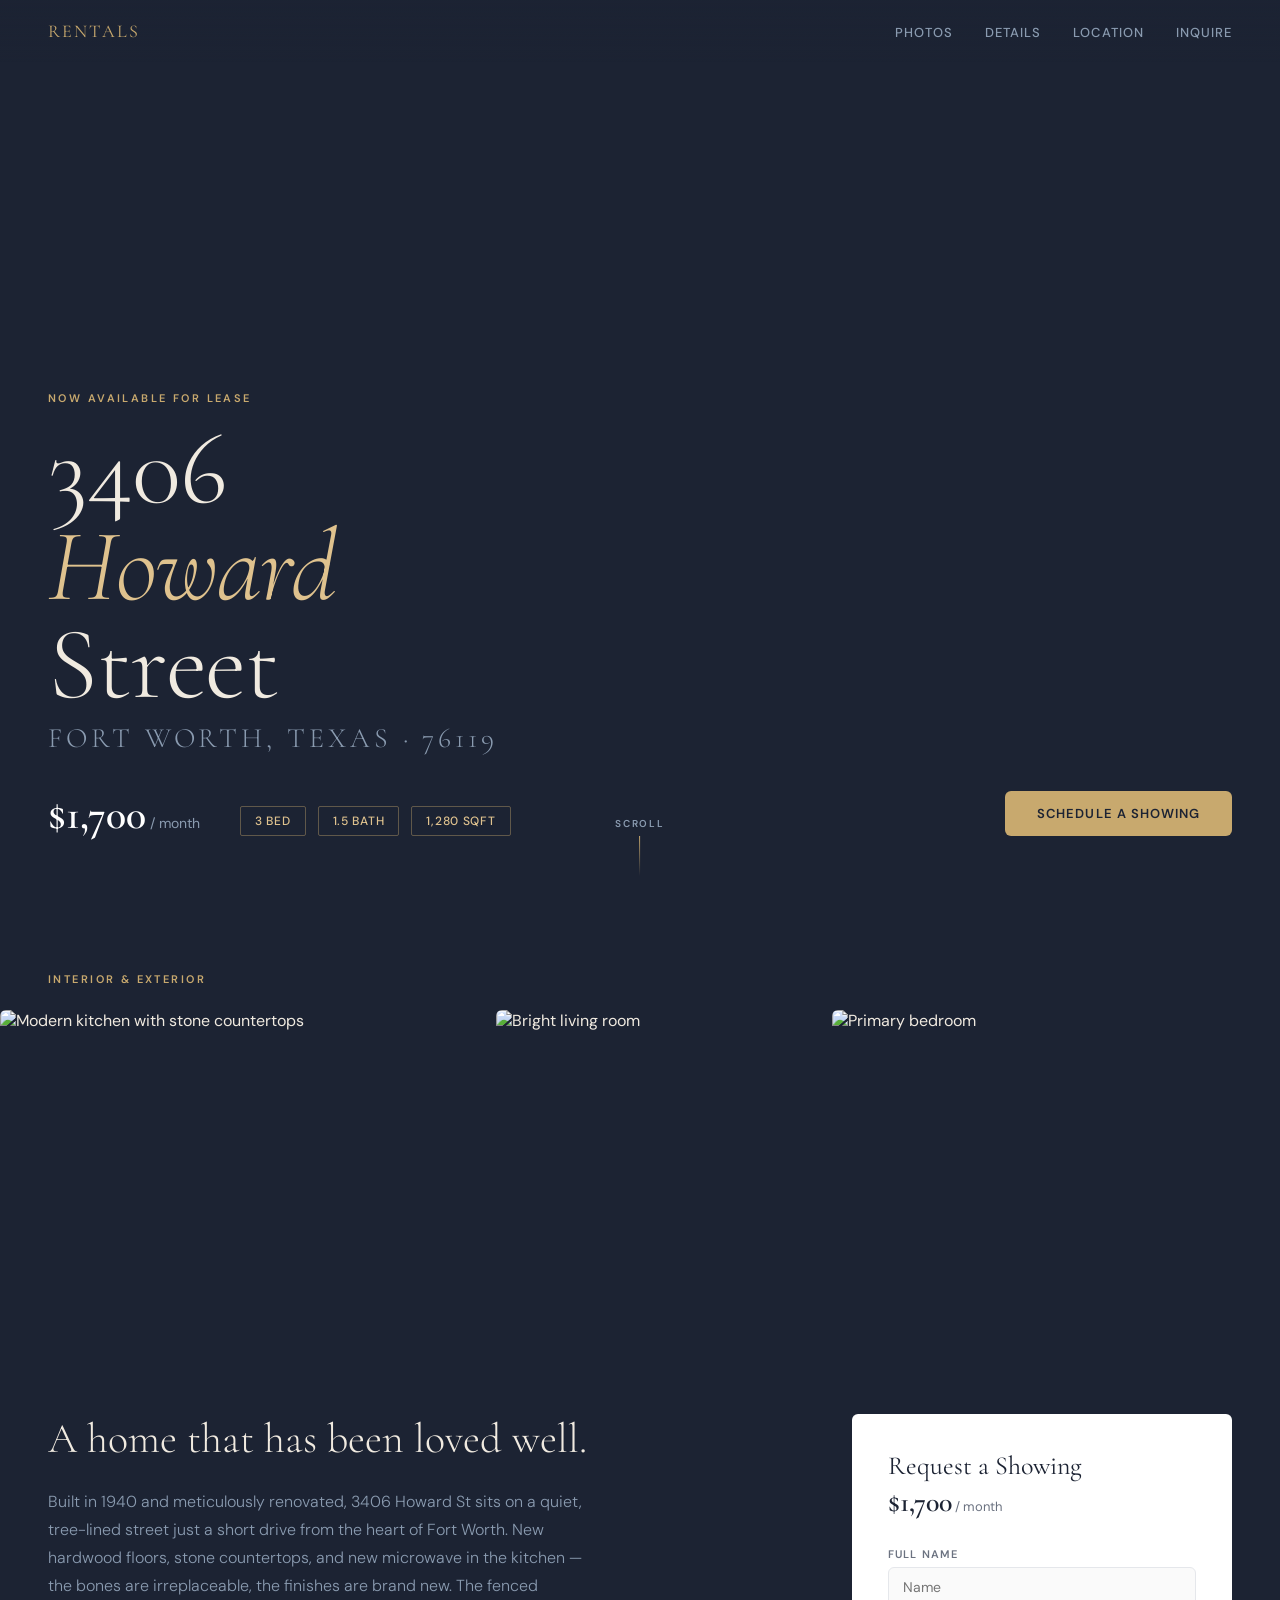
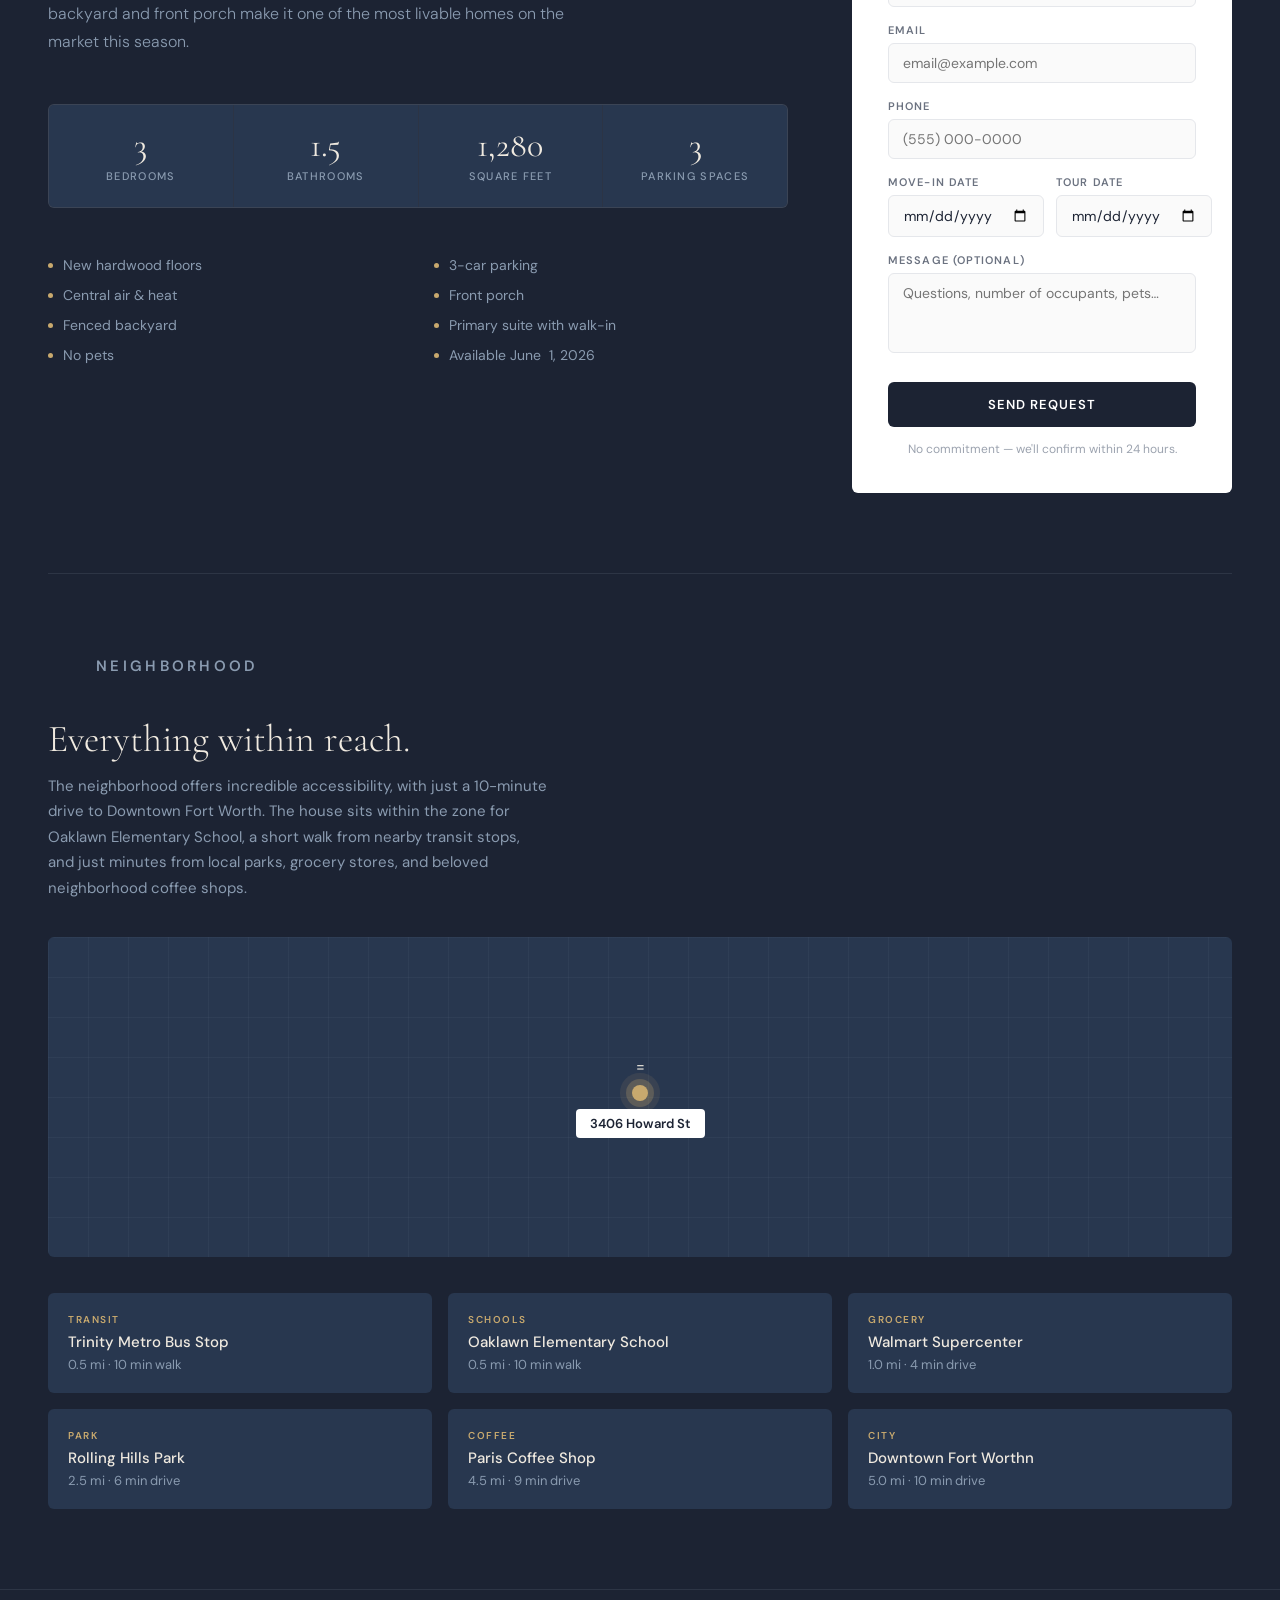
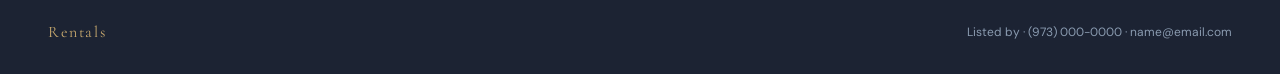
==== rentals/index.html @ fd4f0836 "Rename rentals.html to rentals/index.html" ====
<!DOCTYPE html>
<html lang="en">
<head>
  <meta charset="UTF-8" />
  <meta name="viewport" content="width=device-width, initial-scale=1.0" />
  <title>3406 Howard St - For Rent</title>
  <link rel="preconnect" href="https://fonts.googleapis.com" />
  <link rel="preconnect" href="https://fonts.gstatic.com" crossorigin />
  <link href="https://fonts.googleapis.com/css2?family=Cormorant+Garamond:ital,wght@0,300;0,400;0,600;1,300;1,400&family=DM+Sans:wght@300;400;500;600&display=swap" rel="stylesheet" />
  <style>
    *, *::before, *::after { box-sizing: border-box; margin: 0; padding: 0; }

    :root {
      --slate:   #1C2333;
      --slate-mid: #28374F;
      --fog:     #8A9BB0;
      --linen:   #F0EAE0;
      --brass:   #C8A96E;
      --brass-light: #DFC28E;
      --white:   #FFFFFF;
      --card-bg: #FFFFFF;
      --radius:  6px;
    }

    html { scroll-behavior: smooth; }

    body {
      font-family: 'DM Sans', sans-serif;
      background: var(--slate);
      color: var(--linen);
      min-height: 100vh;
    }

    /* ─── NAV ─────────────────────────────────────── */
    nav {
      position: fixed;
      top: 0; left: 0; right: 0;
      z-index: 100;
      display: flex;
      align-items: center;
      justify-content: space-between;
      padding: 20px 48px;
      background: linear-gradient(to bottom, rgba(28,35,51,0.98) 0%, rgba(28,35,51,0) 100%);
    }
    .nav-brand {
      font-family: 'Cormorant Garamond', serif;
      font-size: 18px;
      font-weight: 400;
      letter-spacing: 0.12em;
      color: var(--brass);
      text-transform: uppercase;
    }
    .nav-links {
      display: flex;
      gap: 32px;
      list-style: none;
    }
    .nav-links a {
      font-size: 13px;
      font-weight: 500;
      letter-spacing: 0.08em;
      color: var(--fog);
      text-decoration: none;
      text-transform: uppercase;
      transition: color 0.2s;
    }
    .nav-links a:hover { color: var(--linen); }

    /* ─── HERO ────────────────────────────────────── */
    .hero {
      position: relative;
      height: 100vh;
      min-height: 600px;
      display: flex;
      flex-direction: column;
      justify-content: flex-end;
      overflow: hidden;
    }

    .hero-bg {
      position: absolute;
      inset: 0;
      background:
        linear-gradient(to top, rgba(28,35,51,1) 0%, rgba(28,35,51,0.55) 50%, rgba(28,35,51,0.3) 100%),
        url('images/20260607-191342.jpg') center/cover no-repeat;
    }

    .hero-content {
      position: relative;
      z-index: 2;
      padding: 0 48px 64px;
    }
    .hero-eyebrow {
      font-size: 11px;
      font-weight: 600;
      letter-spacing: 0.22em;
      color: var(--brass);
      text-transform: uppercase;
      margin-bottom: 16px;
    }
    .hero-address {
      font-family: 'Cormorant Garamond', serif;
      font-size: clamp(52px, 8vw, 110px);
      font-weight: 300;
      line-height: 0.95;
      letter-spacing: -0.01em;
      color: var(--linen);
      margin-bottom: 8px;
    }
    .hero-address em {
      font-style: italic;
      color: var(--brass-light);
    }
    .hero-city {
      font-family: 'Cormorant Garamond', serif;
      font-size: clamp(18px, 2.5vw, 28px);
      font-weight: 300;
      letter-spacing: 0.14em;
      color: var(--fog);
      text-transform: uppercase;
      margin-bottom: 36px;
    }
    .hero-meta {
      display: flex;
      gap: 40px;
      align-items: flex-end;
    }
    .hero-price {
      font-family: 'Cormorant Garamond', serif;
      font-size: 42px;
      font-weight: 600;
      color: var(--white);
      line-height: 1;
    }
    .hero-price span {
      font-family: 'DM Sans', sans-serif;
      font-size: 14px;
      font-weight: 400;
      color: var(--fog);
      margin-left: 4px;
    }
    .hero-badges {
      display: flex;
      gap: 12px;
    }
    .badge {
      padding: 6px 14px;
      border: 1px solid rgba(200,169,110,0.4);
      border-radius: 2px;
      font-size: 12px;
      font-weight: 500;
      letter-spacing: 0.06em;
      color: var(--brass-light);
      text-transform: uppercase;
    }
    .hero-cta {
      margin-left: auto;
    }
    .btn-primary {
      display: inline-block;
      padding: 14px 32px;
      background: var(--brass);
      color: var(--slate);
      font-size: 13px;
      font-weight: 600;
      letter-spacing: 0.08em;
      text-transform: uppercase;
      text-decoration: none;
      border: none;
      border-radius: var(--radius);
      cursor: pointer;
      transition: background 0.2s, transform 0.15s;
    }
    .btn-primary:hover {
      background: var(--brass-light);
      transform: translateY(-1px);
    }

    /* ─── GALLERY ─────────────────────────────────── */
    .gallery-section {
      padding: 72px 0 0;
    }
    .section-label {
      font-size: 11px;
      font-weight: 600;
      letter-spacing: 0.22em;
      color: var(--brass);
      text-transform: uppercase;
      padding: 0 48px;
      margin-bottom: 24px;
    }
    .gallery-track {
      display: flex;
      gap: 16px;
      overflow-x: auto;
      padding: 0 48px 24px;
      scrollbar-width: none;
      scroll-snap-type: x mandatory;
    }
    .gallery-track::-webkit-scrollbar { display: none; }
    .gallery-item {
      flex: 0 0 auto;
      scroll-snap-align: start;
      border-radius: var(--radius);
      overflow: hidden;
    }
    .gallery-item img {
      display: block;
      height: 300px;
      width: auto;
      object-fit: cover;
      transition: transform 0.4s ease;
    }
    .gallery-item:hover img { transform: scale(1.03); }
    .gallery-item.wide img { width: 480px; }
    .gallery-item.tall img { width: 320px; }

    /* ─── DETAILS GRID ────────────────────────────── */
    .details-section {
      padding: 80px 48px;
      display: grid;
      grid-template-columns: 1fr 380px;
      gap: 64px;
    }

    .details-left h2 {
      font-family: 'Cormorant Garamond', serif;
      font-size: 42px;
      font-weight: 300;
      line-height: 1.2;
      color: var(--linen);
      margin-bottom: 24px;
    }
    .details-left p {
      font-size: 16px;
      font-weight: 300;
      line-height: 1.75;
      color: var(--fog);
      max-width: 560px;
      margin-bottom: 48px;
    }

    .specs-grid {
      display: grid;
      grid-template-columns: repeat(4, 1fr);
      gap: 1px;
      background: rgba(138,155,176,0.15);
      border: 1px solid rgba(138,155,176,0.15);
      border-radius: var(--radius);
      overflow: hidden;
      margin-bottom: 48px;
    }
    .spec-item {
      background: var(--slate-mid);
      padding: 24px 20px;
      text-align: center;
    }
    .spec-value {
      font-family: 'Cormorant Garamond', serif;
      font-size: 34px;
      font-weight: 400;
      color: var(--linen);
      line-height: 1;
      margin-bottom: 6px;
    }
    .spec-label {
      font-size: 11px;
      font-weight: 500;
      letter-spacing: 0.12em;
      color: var(--fog);
      text-transform: uppercase;
    }

    .features-list {
      display: grid;
      grid-template-columns: 1fr 1fr;
      gap: 12px 32px;
    }
    .feature-item {
      display: flex;
      align-items: center;
      gap: 10px;
      font-size: 14px;
      color: var(--fog);
    }
    .feature-item::before {
      content: '';
      display: block;
      width: 5px;
      height: 5px;
      border-radius: 50%;
      background: var(--brass);
      flex-shrink: 0;
    }

    /* ─── INQUIRY CARD ────────────────────────────── */
    .inquiry-card {
      background: var(--white);
      border-radius: var(--radius);
      padding: 36px;
      color: var(--slate);
      align-self: start;
      position: sticky;
      top: 100px;
    }
    .inquiry-card h3 {
      font-family: 'Cormorant Garamond', serif;
      font-size: 26px;
      font-weight: 400;
      margin-bottom: 4px;
      color: var(--slate);
    }
    .inquiry-card .price-label {
      font-size: 13px;
      color: #6B7280;
      margin-bottom: 28px;
    }
    .inquiry-card .price-label strong {
      font-family: 'Cormorant Garamond', serif;
      font-size: 28px;
      font-weight: 600;
      color: var(--slate);
    }

    .form-group {
      margin-bottom: 16px;
    }
    .form-group label {
      display: block;
      font-size: 11px;
      font-weight: 600;
      letter-spacing: 0.1em;
      color: #6B7280;
      text-transform: uppercase;
      margin-bottom: 6px;
    }
    .form-group input,
    .form-group select,
    .form-group textarea {
      width: 100%;
      padding: 10px 14px;
      border: 1px solid #E5E7EB;
      border-radius: var(--radius);
      font-family: 'DM Sans', sans-serif;
      font-size: 14px;
      color: var(--slate);
      background: #FAFAFA;
      outline: none;
      transition: border-color 0.2s;
    }
    .form-group input:focus,
    .form-group select:focus,
    .form-group textarea:focus {
      border-color: var(--brass);
      background: #FFF;
    }
    .form-group textarea { resize: none; height: 80px; }

    .date-row {
      display: grid;
      grid-template-columns: 1fr 1fr;
      gap: 12px;
    }

    .inquiry-card .btn-submit {
      width: 100%;
      padding: 14px;
      background: var(--slate);
      color: var(--white);
      font-family: 'DM Sans', sans-serif;
      font-size: 13px;
      font-weight: 600;
      letter-spacing: 0.08em;
      text-transform: uppercase;
      border: none;
      border-radius: var(--radius);
      cursor: pointer;
      margin-top: 8px;
      transition: background 0.2s;
    }
    .inquiry-card .btn-submit:hover { background: var(--slate-mid); }

    .inquiry-note {
      font-size: 12px;
      color: #9CA3AF;
      text-align: center;
      margin-top: 14px;
    }

    .divider {
      height: 1px;
      background: rgba(138,155,176,0.15);
      margin: 0 48px;
    }

    /* ─── LOCATION ────────────────────────────────── */
    .location-section {
      padding: 80px 48px;
    }
    .location-section h2 {
      font-family: 'Cormorant Garamond', serif;
      font-size: 38px;
      font-weight: 300;
      color: var(--linen);
      margin-bottom: 12px;
    }
    .location-section p {
      font-size: 15px;
      color: var(--fog);
      max-width: 500px;
      line-height: 1.7;
      margin-bottom: 36px;
    }

    .map-placeholder {
      width: 100%;
      height: 320px;
      background: var(--slate-mid);
      border-radius: var(--radius);
      display: flex;
      align-items: center;
      justify-content: center;
      position: relative;
      overflow: hidden;
    }
    .map-grid {
      position: absolute;
      inset: 0;
      background-image:
        linear-gradient(rgba(138,155,176,0.07) 1px, transparent 1px),
        linear-gradient(90deg, rgba(138,155,176,0.07) 1px, transparent 1px);
      background-size: 40px 40px;
    }
    .map-pin {
      position: relative;
      z-index: 1;
      display: flex;
      flex-direction: column;
      align-items: center;
      gap: 8px;
    }
    .pin-dot {
      width: 16px;
      height: 16px;
      background: var(--brass);
      border-radius: 50%;
      box-shadow: 0 0 0 6px rgba(200,169,110,0.25), 0 0 0 12px rgba(200,169,110,0.1);
    }
    .pin-label {
      background: var(--white);
      color: var(--slate);
      font-size: 13px;
      font-weight: 600;
      padding: 6px 14px;
      border-radius: 4px;
      white-space: nowrap;
    }

    .nearby-grid {
      display: grid;
      grid-template-columns: repeat(3, 1fr);
      gap: 16px;
      margin-top: 36px;
    }
    .nearby-item {
      background: var(--slate-mid);
      border-radius: var(--radius);
      padding: 20px;
    }
    .nearby-item .nearby-type {
      font-size: 10px;
      font-weight: 600;
      letter-spacing: 0.15em;
      color: var(--brass);
      text-transform: uppercase;
      margin-bottom: 6px;
    }
    .nearby-item .nearby-name {
      font-size: 15px;
      font-weight: 500;
      color: var(--linen);
      margin-bottom: 4px;
    }
    .nearby-item .nearby-dist {
      font-size: 13px;
      color: var(--fog);
    }

    /* ─── FOOTER ──────────────────────────────────── */
    footer {
      border-top: 1px solid rgba(138,155,176,0.15);
      padding: 32px 48px;
      display: flex;
      justify-content: space-between;
      align-items: center;
    }
    footer .footer-brand {
      font-family: 'Cormorant Garamond', serif;
      font-size: 16px;
      letter-spacing: 0.1em;
      color: var(--brass);
    }
    footer p {
      font-size: 12px;
      color: var(--fog);
    }

    /* ─── SCROLL HINT ─────────────────────────────── */
    .scroll-hint {
      position: absolute;
      bottom: 24px;
      left: 50%;
      transform: translateX(-50%);
      z-index: 2;
      display: flex;
      flex-direction: column;
      align-items: center;
      gap: 6px;
    }
    .scroll-hint span {
      font-size: 10px;
      font-weight: 600;
      letter-spacing: 0.18em;
      color: var(--fog);
      text-transform: uppercase;
    }
    .scroll-line {
      width: 1px;
      height: 40px;
      background: linear-gradient(to bottom, var(--brass), transparent);
      animation: scrollPulse 2s ease-in-out infinite;
    }
    @keyframes scrollPulse {
      0%, 100% { opacity: 0.4; transform: scaleY(1); }
      50% { opacity: 1; transform: scaleY(1.1); }
    }

    /* ─── RESPONSIVE ──────────────────────────────── */
    @media (max-width: 900px) {
      nav { padding: 16px 24px; }
      .nav-links { display: none; }
      .hero-content { padding: 0 24px 48px; }
      .hero-meta { flex-wrap: wrap; gap: 20px; }
      .hero-cta { margin-left: 0; }
      .gallery-track { padding: 0 24px 24px; }
      .section-label { padding: 0 24px; }
      .details-section {
        grid-template-columns: 1fr;
        padding: 60px 24px;
        gap: 48px;
      }
      .inquiry-card { position: static; }
      .specs-grid { grid-template-columns: repeat(2, 1fr); }
      .location-section { padding: 60px 24px; }
      .nearby-grid { grid-template-columns: 1fr 1fr; }
      footer { padding: 24px; flex-direction: column; gap: 12px; text-align: center; }
      .divider { margin: 0 24px; }
    }

    @media (prefers-reduced-motion: reduce) {
      .scroll-line { animation: none; }
      .gallery-item img { transition: none; }
      .btn-primary { transition: none; }
    }
  </style>
</head>
<body>

  <!-- NAV -->
  <nav>
    <div class="nav-brand">Rentals</div>
    <ul class="nav-links">
      <li><a href="#gallery">Photos</a></li>
      <li><a href="#details">Details</a></li>
      <li><a href="#location">Location</a></li>
      <li><a href="#inquire">Inquire</a></li>
    </ul>
  </nav>

  <!-- HERO -->
  <section class="hero">
    <div class="hero-bg"></div>
    <div class="hero-content">
      <p class="hero-eyebrow">Now available for lease</p>
      <h1 class="hero-address">3406<br><em>Howard</em><br>Street</h1>
      <p class="hero-city">Fort Worth, Texas · 76119</p>
      <div class="hero-meta">
        <div>
          <div class="hero-price">$1,700<span>/ month</span></div>
        </div>
        <div class="hero-badges">
          <div class="badge">3 Bed</div>
          <div class="badge">1.5 Bath</div>
          <div class="badge">1,280 sqft</div>
        </div>
        <div class="hero-cta">
          <a href="#inquire" class="btn-primary">Schedule a Showing</a>
        </div>
      </div>
    </div>
    <div class="scroll-hint">
      <span>Scroll</span>
      <div class="scroll-line"></div>
    </div>
  </section>

  <!-- GALLERY -->
 <section class="gallery-section" id="gallery">
    <p class="section-label">Interior & Exterior</p>
    <div class="gallery-track">
      <div class="gallery-item wide">
        <img src="images/20260607-191342.jpg" alt="Modern kitchen with stone countertops">
      </div>
      <div class="gallery-item tall">
        <img src="images/20260607-191103.jpg" alt="Bright living room">
      </div>
      <div class="gallery-item wide">
        <img src="images/20260607-191049.jpg" alt="Primary bedroom">
      </div>
      <div class="gallery-item tall">
        <img src="images/20260607-191118.jpg" alt="Bathroom with soaking tub">
      </div>
      <div class="gallery-item wide">
        <img src="images/20260607-190905.jpg" alt="Back yard and deck">
      </div>
    </div>
  </section>

  <!-- DETAILS -->
  <section class="details-section" id="details">
    <div class="details-left">
      <h2>A home that has been loved well.</h2>
      <p>Built in 1940 and meticulously renovated, 3406 Howard St sits on a quiet, tree-lined street just a short drive from the heart of Fort Worth. New hardwood floors, stone countertops, and new microwave in the kitchen — the bones are irreplaceable, the finishes are brand new. The fenced backyard and front porch make it one of the most livable homes on the market this season.</p>

      <div class="specs-grid">
        <div class="spec-item">
          <div class="spec-value">3</div>
          <div class="spec-label">Bedrooms</div>
        </div>
        <div class="spec-item">
          <div class="spec-value">1.5</div>
          <div class="spec-label">Bathrooms</div>
        </div>
        <div class="spec-item">
          <div class="spec-value">1,280</div>
          <div class="spec-label">Square Feet</div>
        </div>
        <div class="spec-item">
          <div class="spec-value"><span class="Text-c11n-8-111-2__sc-aiai24-0 cBWTkV">3</span></div>
          <div class="spec-label">Parking spaces</div>
        </div>
      </div>

      <div class="features-list">
        <div class="feature-item">New hardwood floors</div>
        <div class="feature-item">3-car parking</div>
        <div class="feature-item">Central air & heat</div>
        <div class="feature-item">Front porch</div>
        <div class="feature-item">Fenced backyard</div>
        <div class="feature-item">Primary suite with walk-in</div>
        <div class="feature-item">No pets</div>
        <div class="feature-item">Available June&nbsp; 1, 2026</div>
      </div>
    </div>

    <!-- INQUIRY CARD -->
    <div class="inquiry-card" id="inquire">
      <h3>Request a Showing</h3>
      <p class="price-label"><strong>$1,700</strong> / month</p>

      <div class="form-group">
        <label>Full Name</label>
        <input type="text" placeholder="Name" />
      </div>
      <div class="form-group">
        <label>Email</label>
        <input type="email" placeholder="email@example.com" />
      </div>
      <div class="form-group">
        <label>Phone</label>
        <input type="tel" placeholder="(555) 000-0000" />
      </div>
      <div class="form-group date-row">
        <div>
          <label>Move-in Date</label>
          <input type="date" />
        </div>
        <div>
          <label>Tour Date</label>
          <input type="date" />
        </div>
      </div>
      <div class="form-group">
        <label>Message (optional)</label>
        <textarea placeholder="Questions, number of occupants, pets…"></textarea>
      </div>
      <button class="btn-submit">Send Request</button>
      <p class="inquiry-note">No commitment — we'll confirm within 24 hours.</p>
    </div>
  </section>

  <div class="divider"></div>

  <!-- LOCATION -->
  <section class="location-section" id="location">
    <p class="section-label">Neighborhood</p>
    <h2>Everything within reach.</h2>
    <p>The neighborhood offers incredible accessibility, with just a 10-minute drive to Downtown Fort Worth. The house sits within the zone for Oaklawn Elementary School, a short walk from nearby transit stops, and just minutes from local parks, grocery stores, and beloved neighborhood coffee shops.</p>

    <div class="map-placeholder">
      <div class="map-grid"></div>
      <div class="map-pin">=
        <div class="pin-dot"></div>
        <div class="pin-label">3406 Howard St</div>
      </div>
    </div>

    <div class="nearby-grid">
      <div class="nearby-item">
        <div class="nearby-type">Transit</div>
        <div class="nearby-name">Trinity Metro Bus Stop</div>
        <div class="nearby-dist">0.5 mi · 10 min walk</div>
      </div>
      <div class="nearby-item">
        <div class="nearby-type">Schools</div>
        <div class="nearby-name">Oaklawn Elementary School</div>
        <div class="nearby-dist">0.5 mi · 10 min walk</div>
      </div>
      <div class="nearby-item">
        <div class="nearby-type">Grocery</div>
        <div class="nearby-name">Walmart Supercenter</div>
        <div class="nearby-dist">1.0 mi · 4 min drive</div>
      </div>
      <div class="nearby-item">
        <div class="nearby-type">Park</div>
        <div class="nearby-name">Rolling Hills Park</div>
        <div class="nearby-dist">2.5 mi · 6 min drive</div>
      </div>
      <div class="nearby-item">
        <div class="nearby-type">Coffee</div>
        <div class="nearby-name">Paris Coffee Shop</div>
        <div class="nearby-dist">4.5 mi · 9 min drive</div>
      </div>
      <div class="nearby-item">
        <div class="nearby-type">City</div>
        <div class="nearby-name">Downtown Fort Worthn</div>
        <div class="nearby-dist">5.0 mi · 10 min drive</div>
      </div>
    </div>
  </section>

  <!-- FOOTER -->
  <footer>
    <div class="footer-brand">Rentals</div>
    <p>Listed by  · (973) 000-0000 · name@email.com</p>
  </footer>

</body>
</html>
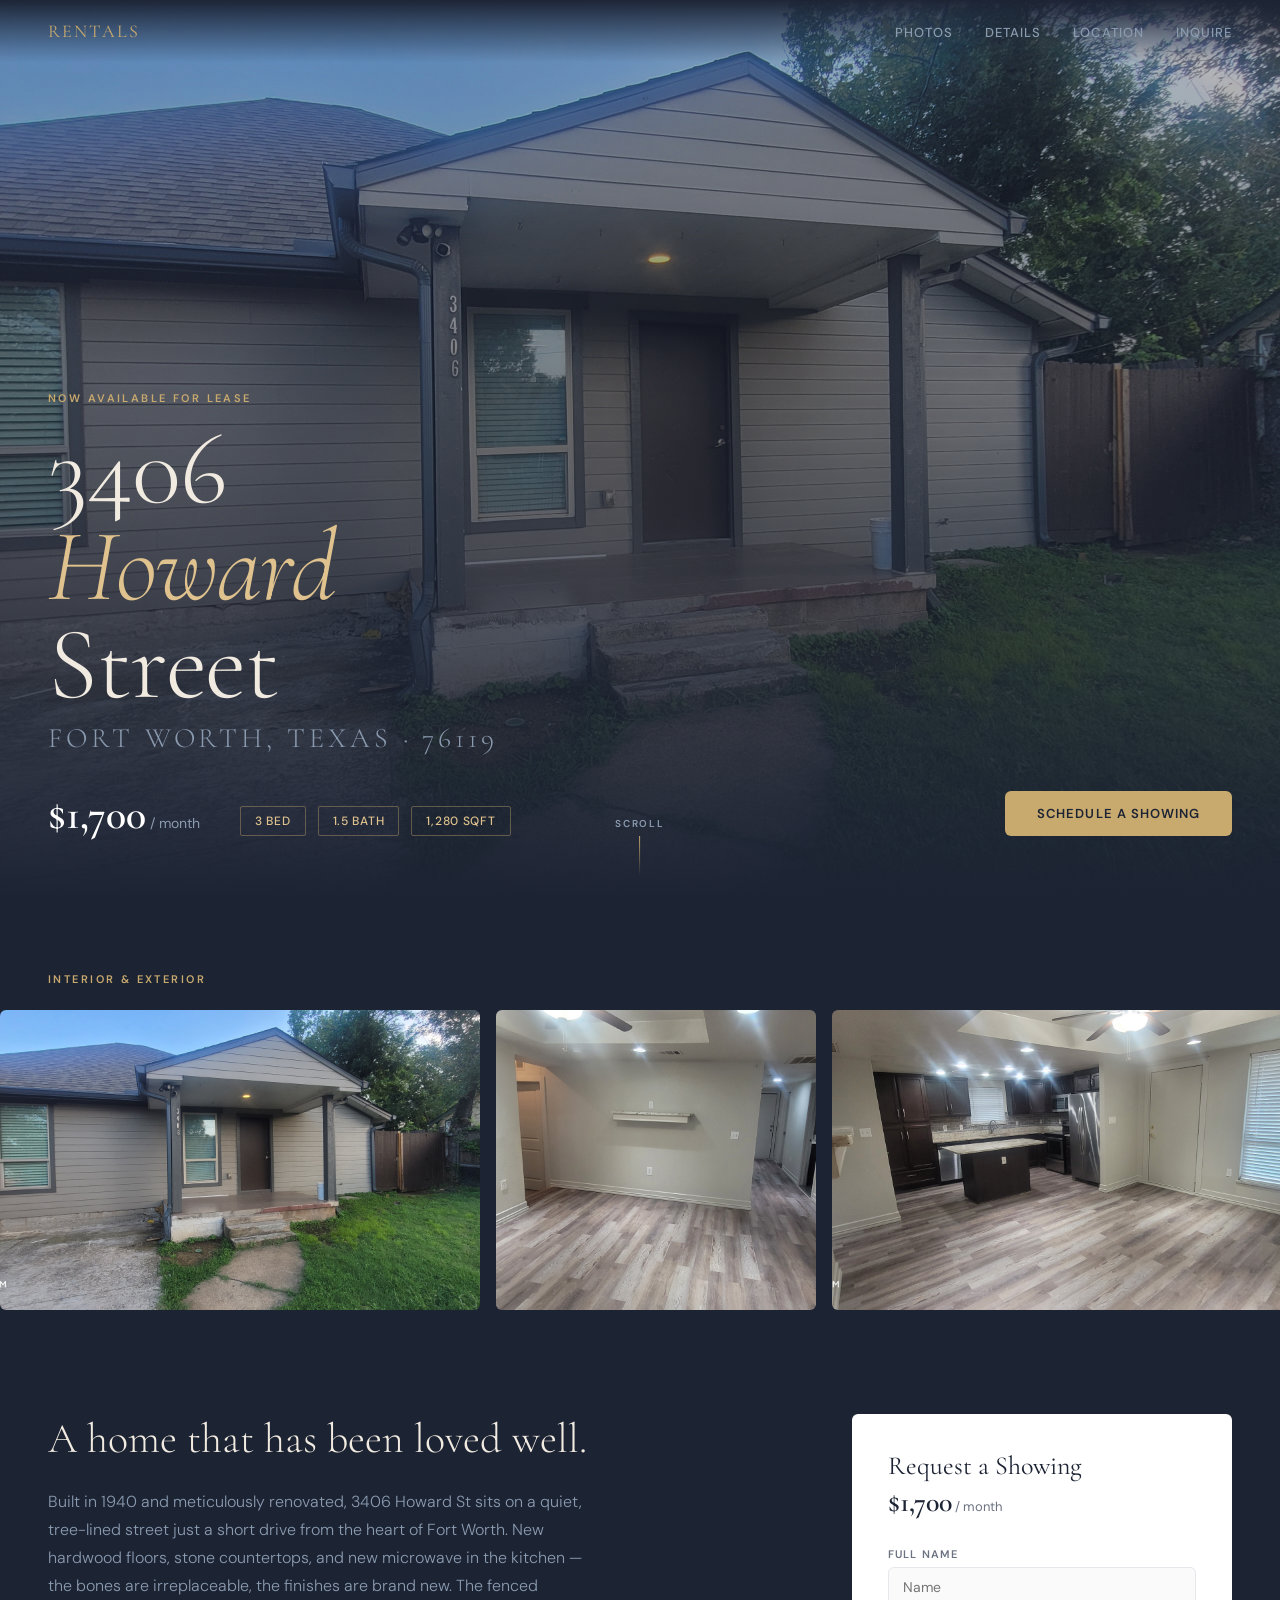
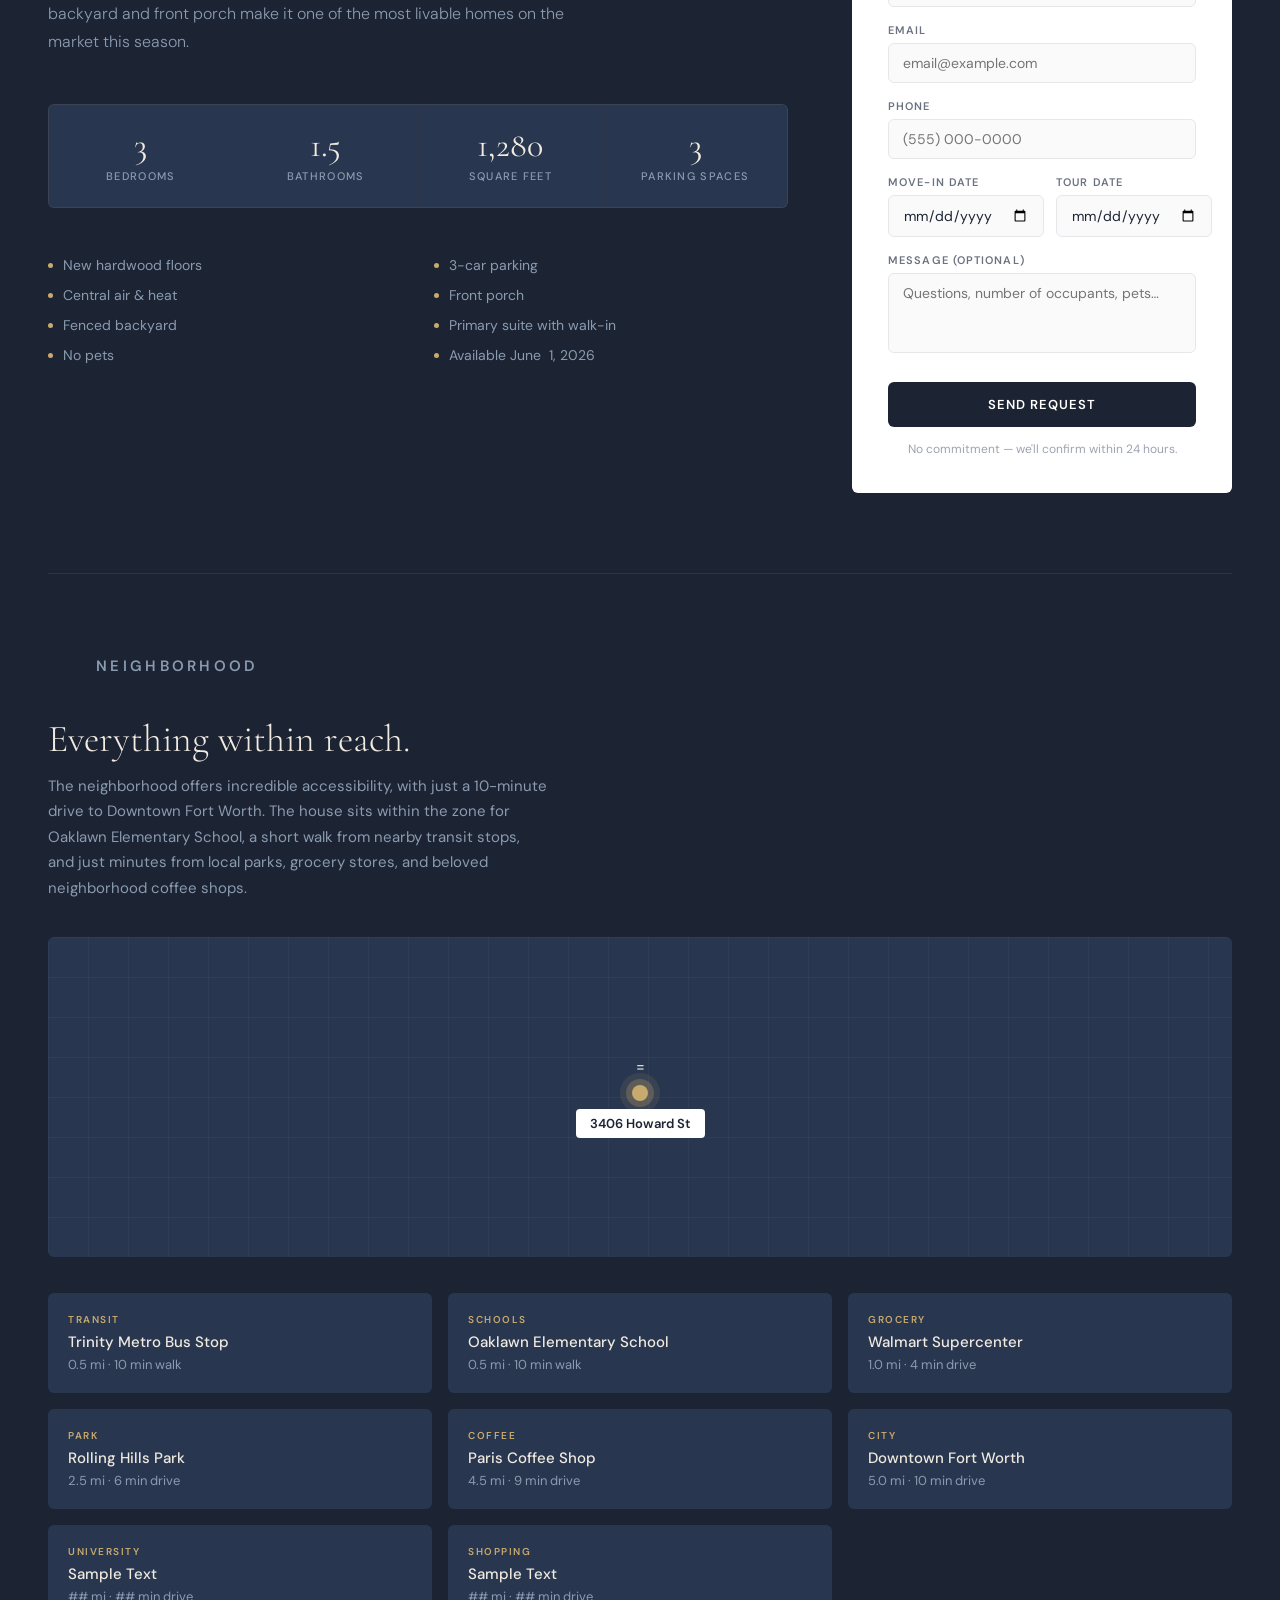
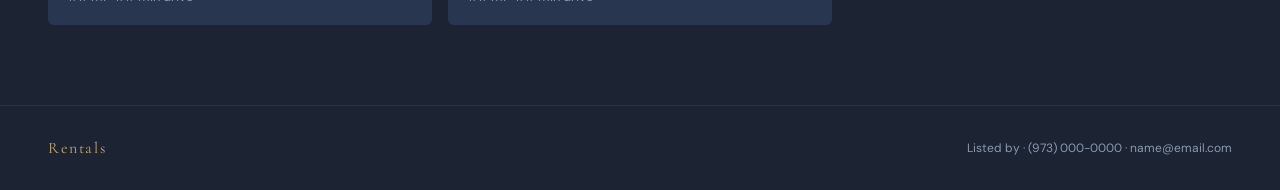
==== commit caf1a0f8: "updated rentals/index.html" ====
--- a/rentals/index.html
+++ b/rentals/index.html
@@ -743,9 +743,19 @@
       </div>
       <div class="nearby-item">
         <div class="nearby-type">City</div>
-        <div class="nearby-name">Downtown Fort Worthn</div>
+        <div class="nearby-name">Downtown Fort Worth</div>
         <div class="nearby-dist">5.0 mi · 10 min drive</div>
       </div>
+      <div class="nearby-item">
+        <div class="nearby-type">University</div>
+        <div class="nearby-name">Sample Text</div>
+        <div class="nearby-dist">## mi · ## min drive</div>
+      </div>
+      <div class="nearby-item">
+        <div class="nearby-type">Shopping</div>
+        <div class="nearby-name">Sample Text</div>
+        <div class="nearby-dist">## mi · ## min drive</div>
+      </div>
     </div>
   </section>
 
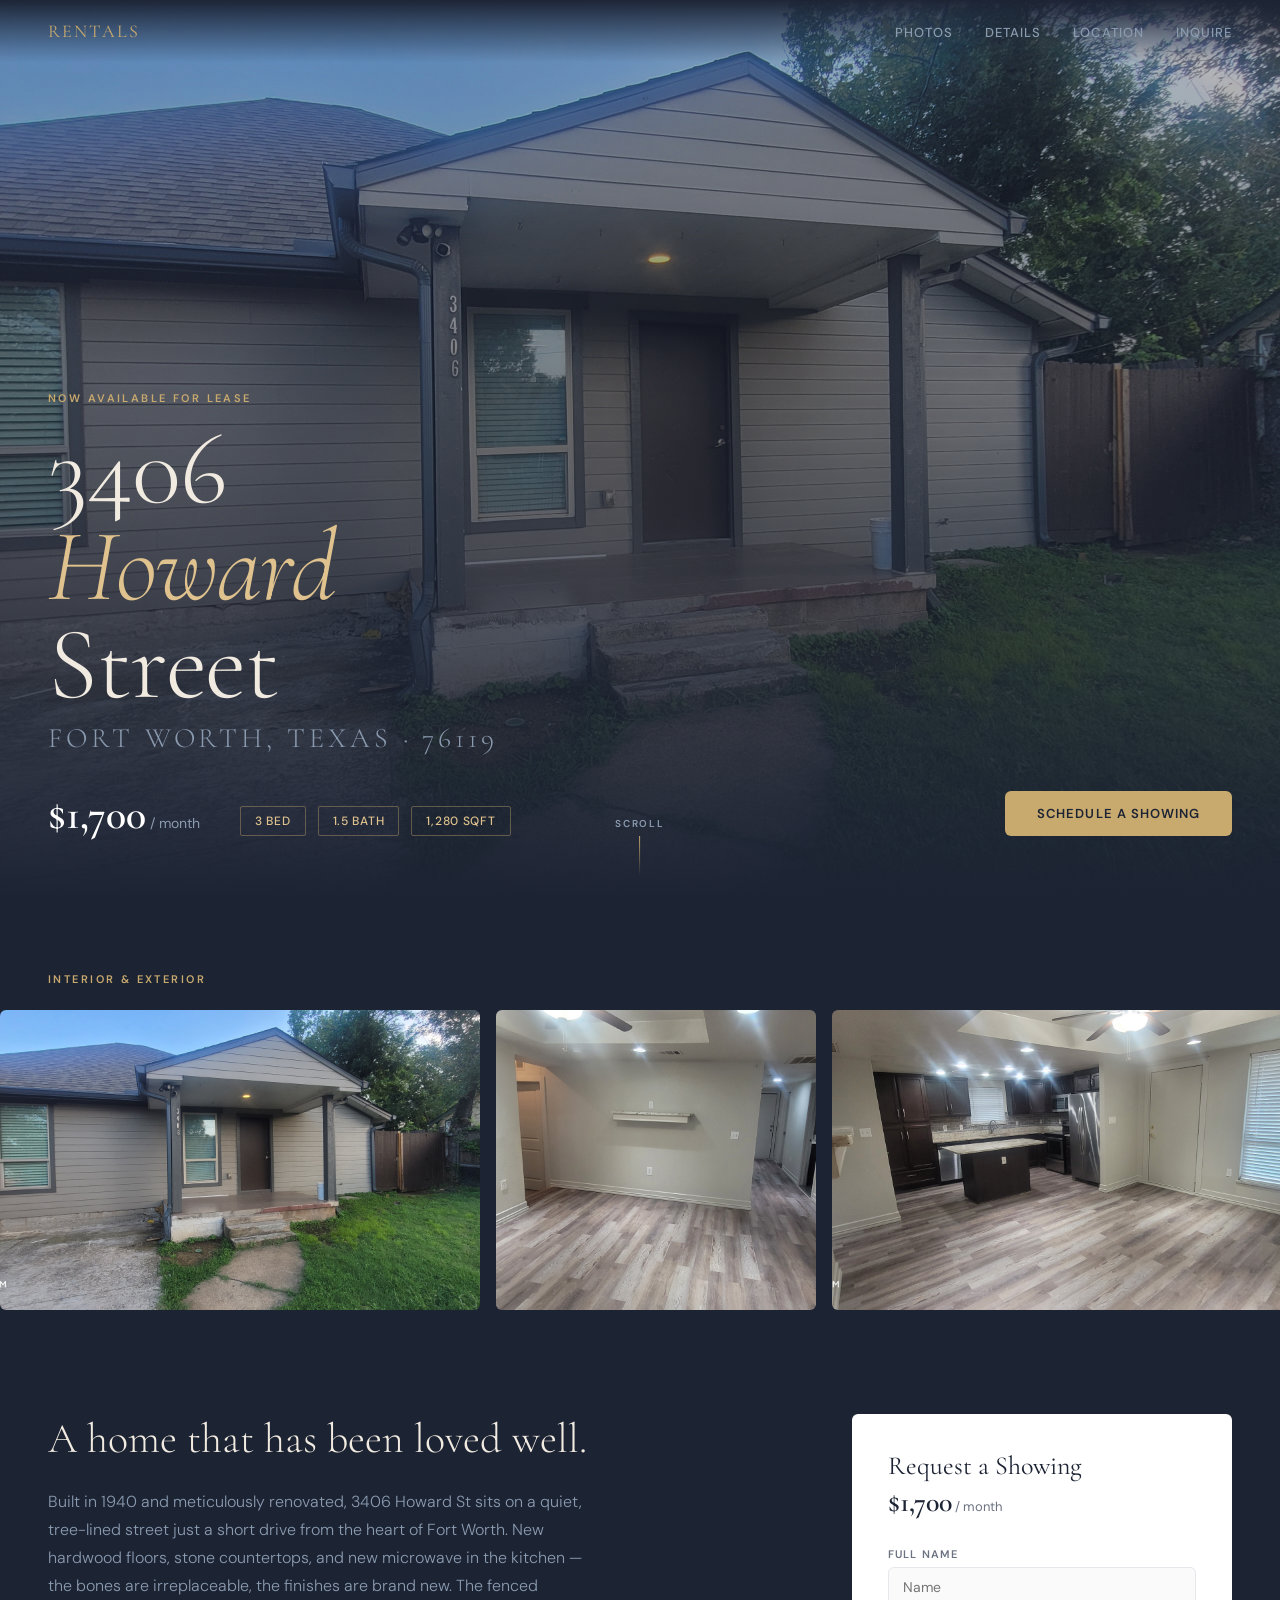
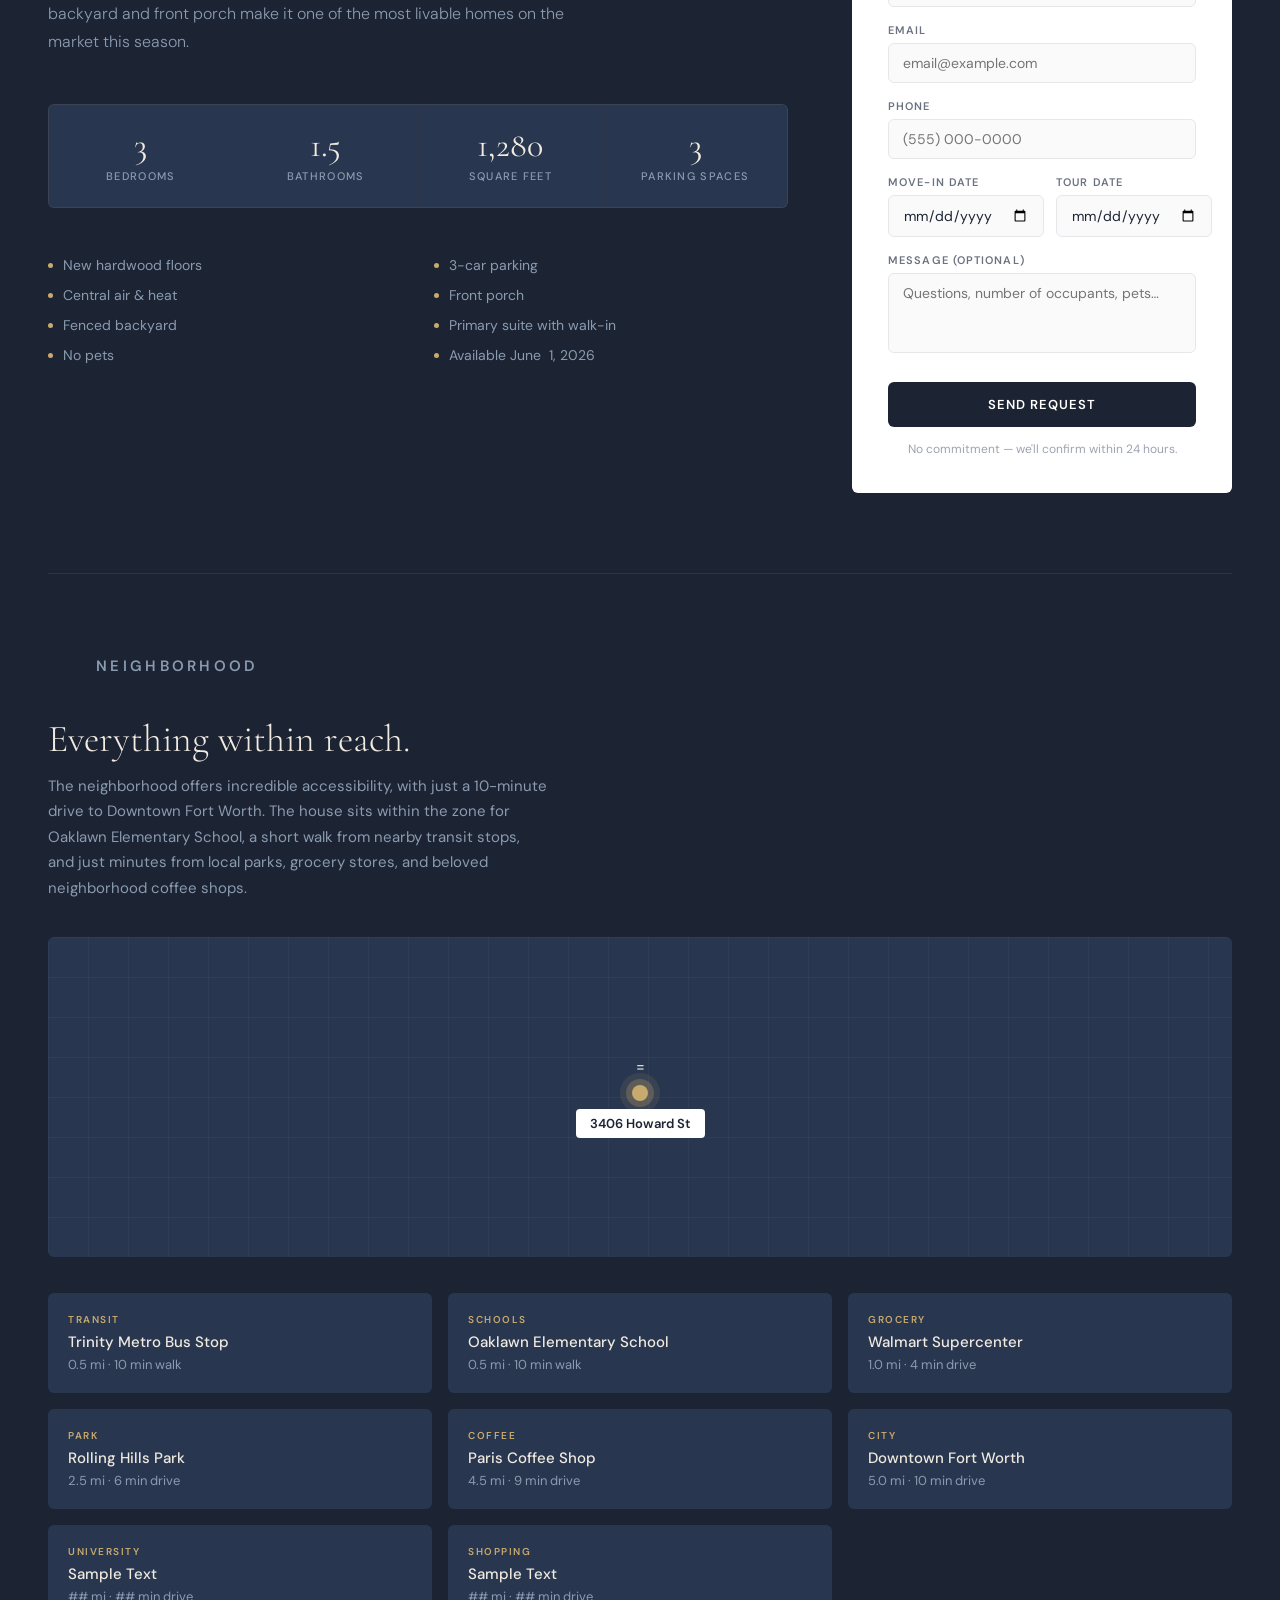
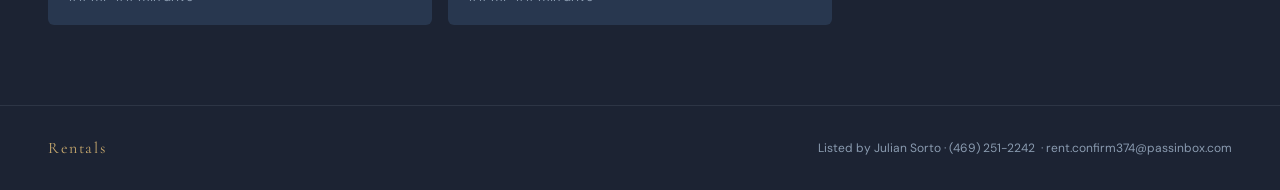
==== commit 889df841: "updated rentals/index.html" ====
--- a/rentals/index.html
+++ b/rentals/index.html
@@ -1,769 +1,850 @@
-<!DOCTYPE html>
+<!doctype html>
 <html lang="en">
-<head>
-  <meta charset="UTF-8" />
-  <meta name="viewport" content="width=device-width, initial-scale=1.0" />
-  <title>3406 Howard St - For Rent</title>
-  <link rel="preconnect" href="https://fonts.googleapis.com" />
-  <link rel="preconnect" href="https://fonts.gstatic.com" crossorigin />
-  <link href="https://fonts.googleapis.com/css2?family=Cormorant+Garamond:ital,wght@0,300;0,400;0,600;1,300;1,400&family=DM+Sans:wght@300;400;500;600&display=swap" rel="stylesheet" />
-  <style>
-    *, *::before, *::after { box-sizing: border-box; margin: 0; padding: 0; }
-
-    :root {
-      --slate:   #1C2333;
-      --slate-mid: #28374F;
-      --fog:     #8A9BB0;
-      --linen:   #F0EAE0;
-      --brass:   #C8A96E;
-      --brass-light: #DFC28E;
-      --white:   #FFFFFF;
-      --card-bg: #FFFFFF;
-      --radius:  6px;
-    }
-
-    html { scroll-behavior: smooth; }
-
-    body {
-      font-family: 'DM Sans', sans-serif;
-      background: var(--slate);
-      color: var(--linen);
-      min-height: 100vh;
-    }
-
-    /* ─── NAV ─────────────────────────────────────── */
-    nav {
-      position: fixed;
-      top: 0; left: 0; right: 0;
-      z-index: 100;
-      display: flex;
-      align-items: center;
-      justify-content: space-between;
-      padding: 20px 48px;
-      background: linear-gradient(to bottom, rgba(28,35,51,0.98) 0%, rgba(28,35,51,0) 100%);
-    }
-    .nav-brand {
-      font-family: 'Cormorant Garamond', serif;
-      font-size: 18px;
-      font-weight: 400;
-      letter-spacing: 0.12em;
-      color: var(--brass);
-      text-transform: uppercase;
-    }
-    .nav-links {
-      display: flex;
-      gap: 32px;
-      list-style: none;
-    }
-    .nav-links a {
-      font-size: 13px;
-      font-weight: 500;
-      letter-spacing: 0.08em;
-      color: var(--fog);
-      text-decoration: none;
-      text-transform: uppercase;
-      transition: color 0.2s;
-    }
-    .nav-links a:hover { color: var(--linen); }
-
-    /* ─── HERO ────────────────────────────────────── */
-    .hero {
-      position: relative;
-      height: 100vh;
-      min-height: 600px;
-      display: flex;
-      flex-direction: column;
-      justify-content: flex-end;
-      overflow: hidden;
-    }
-
-    .hero-bg {
-      position: absolute;
-      inset: 0;
-      background:
-        linear-gradient(to top, rgba(28,35,51,1) 0%, rgba(28,35,51,0.55) 50%, rgba(28,35,51,0.3) 100%),
-        url('images/20260607-191342.jpg') center/cover no-repeat;
-    }
-
-    .hero-content {
-      position: relative;
-      z-index: 2;
-      padding: 0 48px 64px;
-    }
-    .hero-eyebrow {
-      font-size: 11px;
-      font-weight: 600;
-      letter-spacing: 0.22em;
-      color: var(--brass);
-      text-transform: uppercase;
-      margin-bottom: 16px;
-    }
-    .hero-address {
-      font-family: 'Cormorant Garamond', serif;
-      font-size: clamp(52px, 8vw, 110px);
-      font-weight: 300;
-      line-height: 0.95;
-      letter-spacing: -0.01em;
-      color: var(--linen);
-      margin-bottom: 8px;
-    }
-    .hero-address em {
-      font-style: italic;
-      color: var(--brass-light);
-    }
-    .hero-city {
-      font-family: 'Cormorant Garamond', serif;
-      font-size: clamp(18px, 2.5vw, 28px);
-      font-weight: 300;
-      letter-spacing: 0.14em;
-      color: var(--fog);
-      text-transform: uppercase;
-      margin-bottom: 36px;
-    }
-    .hero-meta {
-      display: flex;
-      gap: 40px;
-      align-items: flex-end;
-    }
-    .hero-price {
-      font-family: 'Cormorant Garamond', serif;
-      font-size: 42px;
-      font-weight: 600;
-      color: var(--white);
-      line-height: 1;
-    }
-    .hero-price span {
-      font-family: 'DM Sans', sans-serif;
-      font-size: 14px;
-      font-weight: 400;
-      color: var(--fog);
-      margin-left: 4px;
-    }
-    .hero-badges {
-      display: flex;
-      gap: 12px;
-    }
-    .badge {
-      padding: 6px 14px;
-      border: 1px solid rgba(200,169,110,0.4);
-      border-radius: 2px;
-      font-size: 12px;
-      font-weight: 500;
-      letter-spacing: 0.06em;
-      color: var(--brass-light);
-      text-transform: uppercase;
-    }
-    .hero-cta {
-      margin-left: auto;
-    }
-    .btn-primary {
-      display: inline-block;
-      padding: 14px 32px;
-      background: var(--brass);
-      color: var(--slate);
-      font-size: 13px;
-      font-weight: 600;
-      letter-spacing: 0.08em;
-      text-transform: uppercase;
-      text-decoration: none;
-      border: none;
-      border-radius: var(--radius);
-      cursor: pointer;
-      transition: background 0.2s, transform 0.15s;
-    }
-    .btn-primary:hover {
-      background: var(--brass-light);
-      transform: translateY(-1px);
-    }
-
-    /* ─── GALLERY ─────────────────────────────────── */
-    .gallery-section {
-      padding: 72px 0 0;
-    }
-    .section-label {
-      font-size: 11px;
-      font-weight: 600;
-      letter-spacing: 0.22em;
-      color: var(--brass);
-      text-transform: uppercase;
-      padding: 0 48px;
-      margin-bottom: 24px;
-    }
-    .gallery-track {
-      display: flex;
-      gap: 16px;
-      overflow-x: auto;
-      padding: 0 48px 24px;
-      scrollbar-width: none;
-      scroll-snap-type: x mandatory;
-    }
-    .gallery-track::-webkit-scrollbar { display: none; }
-    .gallery-item {
-      flex: 0 0 auto;
-      scroll-snap-align: start;
-      border-radius: var(--radius);
-      overflow: hidden;
-    }
-    .gallery-item img {
-      display: block;
-      height: 300px;
-      width: auto;
-      object-fit: cover;
-      transition: transform 0.4s ease;
-    }
-    .gallery-item:hover img { transform: scale(1.03); }
-    .gallery-item.wide img { width: 480px; }
-    .gallery-item.tall img { width: 320px; }
-
-    /* ─── DETAILS GRID ────────────────────────────── */
-    .details-section {
-      padding: 80px 48px;
-      display: grid;
-      grid-template-columns: 1fr 380px;
-      gap: 64px;
-    }
-
-    .details-left h2 {
-      font-family: 'Cormorant Garamond', serif;
-      font-size: 42px;
-      font-weight: 300;
-      line-height: 1.2;
-      color: var(--linen);
-      margin-bottom: 24px;
-    }
-    .details-left p {
-      font-size: 16px;
-      font-weight: 300;
-      line-height: 1.75;
-      color: var(--fog);
-      max-width: 560px;
-      margin-bottom: 48px;
-    }
-
-    .specs-grid {
-      display: grid;
-      grid-template-columns: repeat(4, 1fr);
-      gap: 1px;
-      background: rgba(138,155,176,0.15);
-      border: 1px solid rgba(138,155,176,0.15);
-      border-radius: var(--radius);
-      overflow: hidden;
-      margin-bottom: 48px;
-    }
-    .spec-item {
-      background: var(--slate-mid);
-      padding: 24px 20px;
-      text-align: center;
-    }
-    .spec-value {
-      font-family: 'Cormorant Garamond', serif;
-      font-size: 34px;
-      font-weight: 400;
-      color: var(--linen);
-      line-height: 1;
-      margin-bottom: 6px;
-    }
-    .spec-label {
-      font-size: 11px;
-      font-weight: 500;
-      letter-spacing: 0.12em;
-      color: var(--fog);
-      text-transform: uppercase;
-    }
-
-    .features-list {
-      display: grid;
-      grid-template-columns: 1fr 1fr;
-      gap: 12px 32px;
-    }
-    .feature-item {
-      display: flex;
-      align-items: center;
-      gap: 10px;
-      font-size: 14px;
-      color: var(--fog);
-    }
-    .feature-item::before {
-      content: '';
-      display: block;
-      width: 5px;
-      height: 5px;
-      border-radius: 50%;
-      background: var(--brass);
-      flex-shrink: 0;
-    }
-
-    /* ─── INQUIRY CARD ────────────────────────────── */
-    .inquiry-card {
-      background: var(--white);
-      border-radius: var(--radius);
-      padding: 36px;
-      color: var(--slate);
-      align-self: start;
-      position: sticky;
-      top: 100px;
-    }
-    .inquiry-card h3 {
-      font-family: 'Cormorant Garamond', serif;
-      font-size: 26px;
-      font-weight: 400;
-      margin-bottom: 4px;
-      color: var(--slate);
-    }
-    .inquiry-card .price-label {
-      font-size: 13px;
-      color: #6B7280;
-      margin-bottom: 28px;
-    }
-    .inquiry-card .price-label strong {
-      font-family: 'Cormorant Garamond', serif;
-      font-size: 28px;
-      font-weight: 600;
-      color: var(--slate);
-    }
-
-    .form-group {
-      margin-bottom: 16px;
-    }
-    .form-group label {
-      display: block;
-      font-size: 11px;
-      font-weight: 600;
-      letter-spacing: 0.1em;
-      color: #6B7280;
-      text-transform: uppercase;
-      margin-bottom: 6px;
-    }
-    .form-group input,
-    .form-group select,
-    .form-group textarea {
-      width: 100%;
-      padding: 10px 14px;
-      border: 1px solid #E5E7EB;
-      border-radius: var(--radius);
-      font-family: 'DM Sans', sans-serif;
-      font-size: 14px;
-      color: var(--slate);
-      background: #FAFAFA;
-      outline: none;
-      transition: border-color 0.2s;
-    }
-    .form-group input:focus,
-    .form-group select:focus,
-    .form-group textarea:focus {
-      border-color: var(--brass);
-      background: #FFF;
-    }
-    .form-group textarea { resize: none; height: 80px; }
-
-    .date-row {
-      display: grid;
-      grid-template-columns: 1fr 1fr;
-      gap: 12px;
-    }
-
-    .inquiry-card .btn-submit {
-      width: 100%;
-      padding: 14px;
-      background: var(--slate);
-      color: var(--white);
-      font-family: 'DM Sans', sans-serif;
-      font-size: 13px;
-      font-weight: 600;
-      letter-spacing: 0.08em;
-      text-transform: uppercase;
-      border: none;
-      border-radius: var(--radius);
-      cursor: pointer;
-      margin-top: 8px;
-      transition: background 0.2s;
-    }
-    .inquiry-card .btn-submit:hover { background: var(--slate-mid); }
-
-    .inquiry-note {
-      font-size: 12px;
-      color: #9CA3AF;
-      text-align: center;
-      margin-top: 14px;
-    }
-
-    .divider {
-      height: 1px;
-      background: rgba(138,155,176,0.15);
-      margin: 0 48px;
-    }
-
-    /* ─── LOCATION ────────────────────────────────── */
-    .location-section {
-      padding: 80px 48px;
-    }
-    .location-section h2 {
-      font-family: 'Cormorant Garamond', serif;
-      font-size: 38px;
-      font-weight: 300;
-      color: var(--linen);
-      margin-bottom: 12px;
-    }
-    .location-section p {
-      font-size: 15px;
-      color: var(--fog);
-      max-width: 500px;
-      line-height: 1.7;
-      margin-bottom: 36px;
-    }
-
-    .map-placeholder {
-      width: 100%;
-      height: 320px;
-      background: var(--slate-mid);
-      border-radius: var(--radius);
-      display: flex;
-      align-items: center;
-      justify-content: center;
-      position: relative;
-      overflow: hidden;
-    }
-    .map-grid {
-      position: absolute;
-      inset: 0;
-      background-image:
-        linear-gradient(rgba(138,155,176,0.07) 1px, transparent 1px),
-        linear-gradient(90deg, rgba(138,155,176,0.07) 1px, transparent 1px);
-      background-size: 40px 40px;
-    }
-    .map-pin {
-      position: relative;
-      z-index: 1;
-      display: flex;
-      flex-direction: column;
-      align-items: center;
-      gap: 8px;
-    }
-    .pin-dot {
-      width: 16px;
-      height: 16px;
-      background: var(--brass);
-      border-radius: 50%;
-      box-shadow: 0 0 0 6px rgba(200,169,110,0.25), 0 0 0 12px rgba(200,169,110,0.1);
-    }
-    .pin-label {
-      background: var(--white);
-      color: var(--slate);
-      font-size: 13px;
-      font-weight: 600;
-      padding: 6px 14px;
-      border-radius: 4px;
-      white-space: nowrap;
-    }
-
-    .nearby-grid {
-      display: grid;
-      grid-template-columns: repeat(3, 1fr);
-      gap: 16px;
-      margin-top: 36px;
-    }
-    .nearby-item {
-      background: var(--slate-mid);
-      border-radius: var(--radius);
-      padding: 20px;
-    }
-    .nearby-item .nearby-type {
-      font-size: 10px;
-      font-weight: 600;
-      letter-spacing: 0.15em;
-      color: var(--brass);
-      text-transform: uppercase;
-      margin-bottom: 6px;
-    }
-    .nearby-item .nearby-name {
-      font-size: 15px;
-      font-weight: 500;
-      color: var(--linen);
-      margin-bottom: 4px;
-    }
-    .nearby-item .nearby-dist {
-      font-size: 13px;
-      color: var(--fog);
-    }
-
-    /* ─── FOOTER ──────────────────────────────────── */
-    footer {
-      border-top: 1px solid rgba(138,155,176,0.15);
-      padding: 32px 48px;
-      display: flex;
-      justify-content: space-between;
-      align-items: center;
-    }
-    footer .footer-brand {
-      font-family: 'Cormorant Garamond', serif;
-      font-size: 16px;
-      letter-spacing: 0.1em;
-      color: var(--brass);
-    }
-    footer p {
-      font-size: 12px;
-      color: var(--fog);
-    }
-
-    /* ─── SCROLL HINT ─────────────────────────────── */
-    .scroll-hint {
-      position: absolute;
-      bottom: 24px;
-      left: 50%;
-      transform: translateX(-50%);
-      z-index: 2;
-      display: flex;
-      flex-direction: column;
-      align-items: center;
-      gap: 6px;
-    }
-    .scroll-hint span {
-      font-size: 10px;
-      font-weight: 600;
-      letter-spacing: 0.18em;
-      color: var(--fog);
-      text-transform: uppercase;
-    }
-    .scroll-line {
-      width: 1px;
-      height: 40px;
-      background: linear-gradient(to bottom, var(--brass), transparent);
-      animation: scrollPulse 2s ease-in-out infinite;
-    }
-    @keyframes scrollPulse {
-      0%, 100% { opacity: 0.4; transform: scaleY(1); }
-      50% { opacity: 1; transform: scaleY(1.1); }
-    }
-
-    /* ─── RESPONSIVE ──────────────────────────────── */
-    @media (max-width: 900px) {
-      nav { padding: 16px 24px; }
-      .nav-links { display: none; }
-      .hero-content { padding: 0 24px 48px; }
-      .hero-meta { flex-wrap: wrap; gap: 20px; }
-      .hero-cta { margin-left: 0; }
-      .gallery-track { padding: 0 24px 24px; }
-      .section-label { padding: 0 24px; }
+  <head>
+    <meta charset="UTF-8" />
+    <meta name="viewport" content="width=device-width, initial-scale=1.0" />
+    <title>3406 Howard St - For Rent</title>
+    <link rel="preconnect" href="https://fonts.googleapis.com" />
+    <link rel="preconnect" href="https://fonts.gstatic.com" crossorigin />
+    <link
+      href="https://fonts.googleapis.com/css2?family=Cormorant+Garamond:ital,wght@0,300;0,400;0,600;1,300;1,400&family=DM+Sans:wght@300;400;500;600&display=swap"
+      rel="stylesheet" />
+    <style>
+      *,
+      *::before,
+      *::after {
+        box-sizing: border-box;
+        margin: 0;
+        padding: 0;
+      }
+
+      :root {
+        --slate: #1c2333;
+        --slate-mid: #28374f;
+        --fog: #8a9bb0;
+        --linen: #f0eae0;
+        --brass: #c8a96e;
+        --brass-light: #dfc28e;
+        --white: #ffffff;
+        --card-bg: #ffffff;
+        --radius: 6px;
+      }
+
+      html {
+        scroll-behavior: smooth;
+      }
+
+      body {
+        font-family: "DM Sans", sans-serif;
+        background: var(--slate);
+        color: var(--linen);
+        min-height: 100vh;
+      }
+
+      /* ─── NAV ─────────────────────────────────────── */
+      nav {
+        position: fixed;
+        top: 0;
+        left: 0;
+        right: 0;
+        z-index: 100;
+        display: flex;
+        align-items: center;
+        justify-content: space-between;
+        padding: 20px 48px;
+        background: linear-gradient(to bottom, rgba(28, 35, 51, 0.98) 0%, rgba(28, 35, 51, 0) 100%);
+      }
+      .nav-brand {
+        font-family: "Cormorant Garamond", serif;
+        font-size: 18px;
+        font-weight: 400;
+        letter-spacing: 0.12em;
+        color: var(--brass);
+        text-transform: uppercase;
+      }
+      .nav-links {
+        display: flex;
+        gap: 32px;
+        list-style: none;
+      }
+      .nav-links a {
+        font-size: 13px;
+        font-weight: 500;
+        letter-spacing: 0.08em;
+        color: var(--fog);
+        text-decoration: none;
+        text-transform: uppercase;
+        transition: color 0.2s;
+      }
+      .nav-links a:hover {
+        color: var(--linen);
+      }
+
+      /* ─── HERO ────────────────────────────────────── */
+      .hero {
+        position: relative;
+        height: 100vh;
+        min-height: 600px;
+        display: flex;
+        flex-direction: column;
+        justify-content: flex-end;
+        overflow: hidden;
+      }
+
+      .hero-bg {
+        position: absolute;
+        inset: 0;
+        background:
+          linear-gradient(to top, rgba(28, 35, 51, 1) 0%, rgba(28, 35, 51, 0.55) 50%, rgba(28, 35, 51, 0.3) 100%),
+          url("images/20260607-191342.jpg") center/cover no-repeat;
+      }
+
+      .hero-content {
+        position: relative;
+        z-index: 2;
+        padding: 0 48px 64px;
+      }
+      .hero-eyebrow {
+        font-size: 11px;
+        font-weight: 600;
+        letter-spacing: 0.22em;
+        color: var(--brass);
+        text-transform: uppercase;
+        margin-bottom: 16px;
+      }
+      .hero-address {
+        font-family: "Cormorant Garamond", serif;
+        font-size: clamp(52px, 8vw, 110px);
+        font-weight: 300;
+        line-height: 0.95;
+        letter-spacing: -0.01em;
+        color: var(--linen);
+        margin-bottom: 8px;
+      }
+      .hero-address em {
+        font-style: italic;
+        color: var(--brass-light);
+      }
+      .hero-city {
+        font-family: "Cormorant Garamond", serif;
+        font-size: clamp(18px, 2.5vw, 28px);
+        font-weight: 300;
+        letter-spacing: 0.14em;
+        color: var(--fog);
+        text-transform: uppercase;
+        margin-bottom: 36px;
+      }
+      .hero-meta {
+        display: flex;
+        gap: 40px;
+        align-items: flex-end;
+      }
+      .hero-price {
+        font-family: "Cormorant Garamond", serif;
+        font-size: 42px;
+        font-weight: 600;
+        color: var(--white);
+        line-height: 1;
+      }
+      .hero-price span {
+        font-family: "DM Sans", sans-serif;
+        font-size: 14px;
+        font-weight: 400;
+        color: var(--fog);
+        margin-left: 4px;
+      }
+      .hero-badges {
+        display: flex;
+        gap: 12px;
+      }
+      .badge {
+        padding: 6px 14px;
+        border: 1px solid rgba(200, 169, 110, 0.4);
+        border-radius: 2px;
+        font-size: 12px;
+        font-weight: 500;
+        letter-spacing: 0.06em;
+        color: var(--brass-light);
+        text-transform: uppercase;
+      }
+      .hero-cta {
+        margin-left: auto;
+      }
+      .btn-primary {
+        display: inline-block;
+        padding: 14px 32px;
+        background: var(--brass);
+        color: var(--slate);
+        font-size: 13px;
+        font-weight: 600;
+        letter-spacing: 0.08em;
+        text-transform: uppercase;
+        text-decoration: none;
+        border: none;
+        border-radius: var(--radius);
+        cursor: pointer;
+        transition:
+          background 0.2s,
+          transform 0.15s;
+      }
+      .btn-primary:hover {
+        background: var(--brass-light);
+        transform: translateY(-1px);
+      }
+
+      /* ─── GALLERY ─────────────────────────────────── */
+      .gallery-section {
+        padding: 72px 0 0;
+      }
+      .section-label {
+        font-size: 11px;
+        font-weight: 600;
+        letter-spacing: 0.22em;
+        color: var(--brass);
+        text-transform: uppercase;
+        padding: 0 48px;
+        margin-bottom: 24px;
+      }
+      .gallery-track {
+        display: flex;
+        gap: 16px;
+        overflow-x: auto;
+        padding: 0 48px 24px;
+        scrollbar-width: none;
+        scroll-snap-type: x mandatory;
+      }
+      .gallery-track::-webkit-scrollbar {
+        display: none;
+      }
+      .gallery-item {
+        flex: 0 0 auto;
+        scroll-snap-align: start;
+        border-radius: var(--radius);
+        overflow: hidden;
+      }
+      .gallery-item img {
+        display: block;
+        height: 300px;
+        width: auto;
+        object-fit: cover;
+        transition: transform 0.4s ease;
+      }
+      .gallery-item:hover img {
+        transform: scale(1.03);
+      }
+      .gallery-item.wide img {
+        width: 480px;
+      }
+      .gallery-item.tall img {
+        width: 320px;
+      }
+
+      /* ─── DETAILS GRID ────────────────────────────── */
       .details-section {
-        grid-template-columns: 1fr;
-        padding: 60px 24px;
-        gap: 48px;
-      }
-      .inquiry-card { position: static; }
-      .specs-grid { grid-template-columns: repeat(2, 1fr); }
-      .location-section { padding: 60px 24px; }
-      .nearby-grid { grid-template-columns: 1fr 1fr; }
-      footer { padding: 24px; flex-direction: column; gap: 12px; text-align: center; }
-      .divider { margin: 0 24px; }
-    }
-
-    @media (prefers-reduced-motion: reduce) {
-      .scroll-line { animation: none; }
-      .gallery-item img { transition: none; }
-      .btn-primary { transition: none; }
-    }
-  </style>
-</head>
-<body>
-
-  <!-- NAV -->
-  <nav>
-    <div class="nav-brand">Rentals</div>
-    <ul class="nav-links">
-      <li><a href="#gallery">Photos</a></li>
-      <li><a href="#details">Details</a></li>
-      <li><a href="#location">Location</a></li>
-      <li><a href="#inquire">Inquire</a></li>
-    </ul>
-  </nav>
-
-  <!-- HERO -->
-  <section class="hero">
-    <div class="hero-bg"></div>
-    <div class="hero-content">
-      <p class="hero-eyebrow">Now available for lease</p>
-      <h1 class="hero-address">3406<br><em>Howard</em><br>Street</h1>
-      <p class="hero-city">Fort Worth, Texas · 76119</p>
-      <div class="hero-meta">
-        <div>
-          <div class="hero-price">$1,700<span>/ month</span></div>
-        </div>
-        <div class="hero-badges">
-          <div class="badge">3 Bed</div>
-          <div class="badge">1.5 Bath</div>
-          <div class="badge">1,280 sqft</div>
-        </div>
-        <div class="hero-cta">
-          <a href="#inquire" class="btn-primary">Schedule a Showing</a>
+        padding: 80px 48px;
+        display: grid;
+        grid-template-columns: 1fr 380px;
+        gap: 64px;
+      }
+
+      .details-left h2 {
+        font-family: "Cormorant Garamond", serif;
+        font-size: 42px;
+        font-weight: 300;
+        line-height: 1.2;
+        color: var(--linen);
+        margin-bottom: 24px;
+      }
+      .details-left p {
+        font-size: 16px;
+        font-weight: 300;
+        line-height: 1.75;
+        color: var(--fog);
+        max-width: 560px;
+        margin-bottom: 48px;
+      }
+
+      .specs-grid {
+        display: grid;
+        grid-template-columns: repeat(4, 1fr);
+        gap: 1px;
+        background: rgba(138, 155, 176, 0.15);
+        border: 1px solid rgba(138, 155, 176, 0.15);
+        border-radius: var(--radius);
+        overflow: hidden;
+        margin-bottom: 48px;
+      }
+      .spec-item {
+        background: var(--slate-mid);
+        padding: 24px 20px;
+        text-align: center;
+      }
+      .spec-value {
+        font-family: "Cormorant Garamond", serif;
+        font-size: 34px;
+        font-weight: 400;
+        color: var(--linen);
+        line-height: 1;
+        margin-bottom: 6px;
+      }
+      .spec-label {
+        font-size: 11px;
+        font-weight: 500;
+        letter-spacing: 0.12em;
+        color: var(--fog);
+        text-transform: uppercase;
+      }
+
+      .features-list {
+        display: grid;
+        grid-template-columns: 1fr 1fr;
+        gap: 12px 32px;
+      }
+      .feature-item {
+        display: flex;
+        align-items: center;
+        gap: 10px;
+        font-size: 14px;
+        color: var(--fog);
+      }
+      .feature-item::before {
+        content: "";
+        display: block;
+        width: 5px;
+        height: 5px;
+        border-radius: 50%;
+        background: var(--brass);
+        flex-shrink: 0;
+      }
+
+      /* ─── INQUIRY CARD ────────────────────────────── */
+      .inquiry-card {
+        background: var(--white);
+        border-radius: var(--radius);
+        padding: 36px;
+        color: var(--slate);
+        align-self: start;
+        position: sticky;
+        top: 100px;
+      }
+      .inquiry-card h3 {
+        font-family: "Cormorant Garamond", serif;
+        font-size: 26px;
+        font-weight: 400;
+        margin-bottom: 4px;
+        color: var(--slate);
+      }
+      .inquiry-card .price-label {
+        font-size: 13px;
+        color: #6b7280;
+        margin-bottom: 28px;
+      }
+      .inquiry-card .price-label strong {
+        font-family: "Cormorant Garamond", serif;
+        font-size: 28px;
+        font-weight: 600;
+        color: var(--slate);
+      }
+
+      .form-group {
+        margin-bottom: 16px;
+      }
+      .form-group label {
+        display: block;
+        font-size: 11px;
+        font-weight: 600;
+        letter-spacing: 0.1em;
+        color: #6b7280;
+        text-transform: uppercase;
+        margin-bottom: 6px;
+      }
+      .form-group input,
+      .form-group select,
+      .form-group textarea {
+        width: 100%;
+        padding: 10px 14px;
+        border: 1px solid #e5e7eb;
+        border-radius: var(--radius);
+        font-family: "DM Sans", sans-serif;
+        font-size: 14px;
+        color: var(--slate);
+        background: #fafafa;
+        outline: none;
+        transition: border-color 0.2s;
+      }
+      .form-group input:focus,
+      .form-group select:focus,
+      .form-group textarea:focus {
+        border-color: var(--brass);
+        background: #fff;
+      }
+      .form-group textarea {
+        resize: none;
+        height: 80px;
+      }
+
+      .date-row {
+        display: grid;
+        grid-template-columns: 1fr 1fr;
+        gap: 12px;
+      }
+
+      .inquiry-card .btn-submit {
+        width: 100%;
+        padding: 14px;
+        background: var(--slate);
+        color: var(--white);
+        font-family: "DM Sans", sans-serif;
+        font-size: 13px;
+        font-weight: 600;
+        letter-spacing: 0.08em;
+        text-transform: uppercase;
+        border: none;
+        border-radius: var(--radius);
+        cursor: pointer;
+        margin-top: 8px;
+        transition: background 0.2s;
+      }
+      .inquiry-card .btn-submit:hover {
+        background: var(--slate-mid);
+      }
+
+      .inquiry-note {
+        font-size: 12px;
+        color: #9ca3af;
+        text-align: center;
+        margin-top: 14px;
+      }
+
+      .divider {
+        height: 1px;
+        background: rgba(138, 155, 176, 0.15);
+        margin: 0 48px;
+      }
+
+      /* ─── LOCATION ────────────────────────────────── */
+      .location-section {
+        padding: 80px 48px;
+      }
+      .location-section h2 {
+        font-family: "Cormorant Garamond", serif;
+        font-size: 38px;
+        font-weight: 300;
+        color: var(--linen);
+        margin-bottom: 12px;
+      }
+      .location-section p {
+        font-size: 15px;
+        color: var(--fog);
+        max-width: 500px;
+        line-height: 1.7;
+        margin-bottom: 36px;
+      }
+
+      .map-placeholder {
+        width: 100%;
+        height: 320px;
+        background: var(--slate-mid);
+        border-radius: var(--radius);
+        display: flex;
+        align-items: center;
+        justify-content: center;
+        position: relative;
+        overflow: hidden;
+      }
+      .map-grid {
+        position: absolute;
+        inset: 0;
+        background-image: linear-gradient(rgba(138, 155, 176, 0.07) 1px, transparent 1px),
+          linear-gradient(90deg, rgba(138, 155, 176, 0.07) 1px, transparent 1px);
+        background-size: 40px 40px;
+      }
+      .map-pin {
+        position: relative;
+        z-index: 1;
+        display: flex;
+        flex-direction: column;
+        align-items: center;
+        gap: 8px;
+      }
+      .pin-dot {
+        width: 16px;
+        height: 16px;
+        background: var(--brass);
+        border-radius: 50%;
+        box-shadow:
+          0 0 0 6px rgba(200, 169, 110, 0.25),
+          0 0 0 12px rgba(200, 169, 110, 0.1);
+      }
+      .pin-label {
+        background: var(--white);
+        color: var(--slate);
+        font-size: 13px;
+        font-weight: 600;
+        padding: 6px 14px;
+        border-radius: 4px;
+        white-space: nowrap;
+      }
+
+      .nearby-grid {
+        display: grid;
+        grid-template-columns: repeat(3, 1fr);
+        gap: 16px;
+        margin-top: 36px;
+      }
+      .nearby-item {
+        background: var(--slate-mid);
+        border-radius: var(--radius);
+        padding: 20px;
+      }
+      .nearby-item .nearby-type {
+        font-size: 10px;
+        font-weight: 600;
+        letter-spacing: 0.15em;
+        color: var(--brass);
+        text-transform: uppercase;
+        margin-bottom: 6px;
+      }
+      .nearby-item .nearby-name {
+        font-size: 15px;
+        font-weight: 500;
+        color: var(--linen);
+        margin-bottom: 4px;
+      }
+      .nearby-item .nearby-dist {
+        font-size: 13px;
+        color: var(--fog);
+      }
+
+      /* ─── FOOTER ──────────────────────────────────── */
+      footer {
+        border-top: 1px solid rgba(138, 155, 176, 0.15);
+        padding: 32px 48px;
+        display: flex;
+        justify-content: space-between;
+        align-items: center;
+      }
+      footer .footer-brand {
+        font-family: "Cormorant Garamond", serif;
+        font-size: 16px;
+        letter-spacing: 0.1em;
+        color: var(--brass);
+      }
+      footer p {
+        font-size: 12px;
+        color: var(--fog);
+      }
+
+      /* ─── SCROLL HINT ─────────────────────────────── */
+      .scroll-hint {
+        position: absolute;
+        bottom: 24px;
+        left: 50%;
+        transform: translateX(-50%);
+        z-index: 2;
+        display: flex;
+        flex-direction: column;
+        align-items: center;
+        gap: 6px;
+      }
+      .scroll-hint span {
+        font-size: 10px;
+        font-weight: 600;
+        letter-spacing: 0.18em;
+        color: var(--fog);
+        text-transform: uppercase;
+      }
+      .scroll-line {
+        width: 1px;
+        height: 40px;
+        background: linear-gradient(to bottom, var(--brass), transparent);
+        animation: scrollPulse 2s ease-in-out infinite;
+      }
+      @keyframes scrollPulse {
+        0%,
+        100% {
+          opacity: 0.4;
+          transform: scaleY(1);
+        }
+        50% {
+          opacity: 1;
+          transform: scaleY(1.1);
+        }
+      }
+
+      /* ─── RESPONSIVE ──────────────────────────────── */
+      @media (max-width: 900px) {
+        nav {
+          padding: 16px 24px;
+        }
+        .nav-links {
+          display: none;
+        }
+        .hero-content {
+          padding: 0 24px 48px;
+        }
+        .hero-meta {
+          flex-wrap: wrap;
+          gap: 20px;
+        }
+        .hero-cta {
+          margin-left: 0;
+        }
+        .gallery-track {
+          padding: 0 24px 24px;
+        }
+        .section-label {
+          padding: 0 24px;
+        }
+        .details-section {
+          grid-template-columns: 1fr;
+          padding: 60px 24px;
+          gap: 48px;
+        }
+        .inquiry-card {
+          position: static;
+        }
+        .specs-grid {
+          grid-template-columns: repeat(2, 1fr);
+        }
+        .location-section {
+          padding: 60px 24px;
+        }
+        .nearby-grid {
+          grid-template-columns: 1fr 1fr;
+        }
+        footer {
+          padding: 24px;
+          flex-direction: column;
+          gap: 12px;
+          text-align: center;
+        }
+        .divider {
+          margin: 0 24px;
+        }
+      }
+
+      @media (prefers-reduced-motion: reduce) {
+        .scroll-line {
+          animation: none;
+        }
+        .gallery-item img {
+          transition: none;
+        }
+        .btn-primary {
+          transition: none;
+        }
+      }
+    </style>
+  </head>
+  <body>
+    <!-- NAV -->
+    <nav>
+      <div class="nav-brand">Rentals</div>
+      <ul class="nav-links">
+        <li><a href="#gallery">Photos</a></li>
+        <li><a href="#details">Details</a></li>
+        <li><a href="#location">Location</a></li>
+        <li><a href="#inquire">Inquire</a></li>
+      </ul>
+    </nav>
+
+    <!-- HERO -->
+    <section class="hero">
+      <div class="hero-bg"></div>
+      <div class="hero-content">
+        <p class="hero-eyebrow">Now available for lease</p>
+        <h1 class="hero-address">3406<br /><em>Howard</em><br />Street</h1>
+        <p class="hero-city">Fort Worth, Texas · 76119</p>
+        <div class="hero-meta">
+          <div>
+            <div class="hero-price">$1,700<span>/ month</span></div>
+          </div>
+          <div class="hero-badges">
+            <div class="badge">3 Bed</div>
+            <div class="badge">1.5 Bath</div>
+            <div class="badge">1,280 sqft</div>
+          </div>
+          <div class="hero-cta">
+            <a href="#inquire" class="btn-primary">Schedule a Showing</a>
+          </div>
         </div>
       </div>
-    </div>
-    <div class="scroll-hint">
-      <span>Scroll</span>
-      <div class="scroll-line"></div>
-    </div>
-  </section>
-
-  <!-- GALLERY -->
- <section class="gallery-section" id="gallery">
-    <p class="section-label">Interior & Exterior</p>
-    <div class="gallery-track">
-      <div class="gallery-item wide">
-        <img src="images/20260607-191342.jpg" alt="Modern kitchen with stone countertops">
+      <div class="scroll-hint">
+        <span>Scroll</span>
+        <div class="scroll-line"></div>
       </div>
-      <div class="gallery-item tall">
-        <img src="images/20260607-191103.jpg" alt="Bright living room">
-      </div>
-      <div class="gallery-item wide">
-        <img src="images/20260607-191049.jpg" alt="Primary bedroom">
-      </div>
-      <div class="gallery-item tall">
-        <img src="images/20260607-191118.jpg" alt="Bathroom with soaking tub">
-      </div>
-      <div class="gallery-item wide">
-        <img src="images/20260607-190905.jpg" alt="Back yard and deck">
-      </div>
-    </div>
-  </section>
-
-  <!-- DETAILS -->
-  <section class="details-section" id="details">
-    <div class="details-left">
-      <h2>A home that has been loved well.</h2>
-      <p>Built in 1940 and meticulously renovated, 3406 Howard St sits on a quiet, tree-lined street just a short drive from the heart of Fort Worth. New hardwood floors, stone countertops, and new microwave in the kitchen — the bones are irreplaceable, the finishes are brand new. The fenced backyard and front porch make it one of the most livable homes on the market this season.</p>
-
-      <div class="specs-grid">
-        <div class="spec-item">
-          <div class="spec-value">3</div>
-          <div class="spec-label">Bedrooms</div>
+    </section>
+
+    <!-- GALLERY -->
+    <section class="gallery-section" id="gallery">
+      <p class="section-label">Interior & Exterior</p>
+      <div class="gallery-track">
+        <div class="gallery-item wide">
+          <img src="images/20260607-191342.jpg" alt="Modern kitchen with stone countertops" />
         </div>
-        <div class="spec-item">
-          <div class="spec-value">1.5</div>
-          <div class="spec-label">Bathrooms</div>
+        <div class="gallery-item tall">
+          <img src="images/20260607-191103.jpg" alt="Bright living room" />
         </div>
-        <div class="spec-item">
-          <div class="spec-value">1,280</div>
-          <div class="spec-label">Square Feet</div>
+        <div class="gallery-item wide">
+          <img src="images/20260607-191049.jpg" alt="Primary bedroom" />
         </div>
-        <div class="spec-item">
-          <div class="spec-value"><span class="Text-c11n-8-111-2__sc-aiai24-0 cBWTkV">3</span></div>
-          <div class="spec-label">Parking spaces</div>
+        <div class="gallery-item tall">
+          <img src="images/20260607-191118.jpg" alt="Bathroom with soaking tub" />
+        </div>
+        <div class="gallery-item wide">
+          <img src="images/20260607-190905.jpg" alt="Back yard and deck" />
         </div>
       </div>
+    </section>
+
+    <!-- DETAILS -->
+    <section class="details-section" id="details">
+      <div class="details-left">
+        <h2>A home that has been loved well.</h2>
+        <p>
+          Built in 1940 and meticulously renovated, 3406 Howard St sits on a quiet, tree-lined street just a short drive
+          from the heart of Fort Worth. New hardwood floors, stone countertops, and new microwave in the kitchen — the
+          bones are irreplaceable, the finishes are brand new. The fenced backyard and front porch make it one of the
+          most livable homes on the market this season.
+        </p>
+
+        <div class="specs-grid">
+          <div class="spec-item">
+            <div class="spec-value">3</div>
+            <div class="spec-label">Bedrooms</div>
+          </div>
+          <div class="spec-item">
+            <div class="spec-value">1.5</div>
+            <div class="spec-label">Bathrooms</div>
+          </div>
+          <div class="spec-item">
+            <div class="spec-value">1,280</div>
+            <div class="spec-label">Square Feet</div>
+          </div>
+          <div class="spec-item">
+            <div class="spec-value"><span class="Text-c11n-8-111-2__sc-aiai24-0 cBWTkV">3</span></div>
+            <div class="spec-label">Parking spaces</div>
+          </div>
+        </div>
 
-      <div class="features-list">
-        <div class="feature-item">New hardwood floors</div>
-        <div class="feature-item">3-car parking</div>
-        <div class="feature-item">Central air & heat</div>
-        <div class="feature-item">Front porch</div>
-        <div class="feature-item">Fenced backyard</div>
-        <div class="feature-item">Primary suite with walk-in</div>
-        <div class="feature-item">No pets</div>
-        <div class="feature-item">Available June&nbsp; 1, 2026</div>
+        <div class="features-list">
+          <div class="feature-item">New hardwood floors</div>
+          <div class="feature-item">3-car parking</div>
+          <div class="feature-item">Central air & heat</div>
+          <div class="feature-item">Front porch</div>
+          <div class="feature-item">Fenced backyard</div>
+          <div class="feature-item">Primary suite with walk-in</div>
+          <div class="feature-item">No pets</div>
+          <div class="feature-item">Available June&nbsp; 1, 2026</div>
+        </div>
+      </div>
+
+      <!-- INQUIRY CARD -->
+      <div class="inquiry-card" id="inquire">
+        <h3>Request a Showing</h3>
+        <p class="price-label"><strong>$1,700</strong> / month</p>
+
+        <div class="form-group">
+          <label>Full Name</label>
+          <input type="text" placeholder="Name" />
+        </div>
+        <div class="form-group">
+          <label>Email</label>
+          <input type="email" placeholder="email@example.com" />
+        </div>
+        <div class="form-group">
+          <label>Phone</label>
+          <input type="tel" placeholder="(555) 000-0000" />
+        </div>
+        <div class="form-group date-row">
+          <div>
+            <label>Move-in Date</label>
+            <input type="date" />
+          </div>
+          <div>
+            <label>Tour Date</label>
+            <input type="date" />
+          </div>
+        </div>
+        <div class="form-group">
+          <label>Message (optional)</label>
+          <textarea placeholder="Questions, number of occupants, pets…"></textarea>
+        </div>
+        <button class="btn-submit">Send Request</button>
+        <p class="inquiry-note">No commitment — we'll confirm within 24 hours.</p>
       </div>
-    </div>
+    </section>
+
+    <div class="divider"></div>
+
+    <!-- LOCATION -->
+    <section class="location-section" id="location">
+      <p class="section-label">Neighborhood</p>
+      <h2>Everything within reach.</h2>
+      <p>
+        The neighborhood offers incredible accessibility, with just a 10-minute drive to Downtown Fort Worth. The house
+        sits within the zone for Oaklawn Elementary School, a short walk from nearby transit stops, and just minutes
+        from local parks, grocery stores, and beloved neighborhood coffee shops.
+      </p>
+
+      <div class="map-placeholder">
+        <div class="map-grid"></div>
+        <div class="map-pin">
+          =
+          <div class="pin-dot"></div>
+          <div class="pin-label">3406 Howard St</div>
+        </div>
+      </div>
 
-    <!-- INQUIRY CARD -->
-    <div class="inquiry-card" id="inquire">
-      <h3>Request a Showing</h3>
-      <p class="price-label"><strong>$1,700</strong> / month</p>
-
-      <div class="form-group">
-        <label>Full Name</label>
-        <input type="text" placeholder="Name" />
+      <div class="nearby-grid">
+        <div class="nearby-item">
+          <div class="nearby-type">Transit</div>
+          <div class="nearby-name">Trinity Metro Bus Stop</div>
+          <div class="nearby-dist">0.5 mi · 10 min walk</div>
+        </div>
+        <div class="nearby-item">
+          <div class="nearby-type">Schools</div>
+          <div class="nearby-name">Oaklawn Elementary School</div>
+          <div class="nearby-dist">0.5 mi · 10 min walk</div>
+        </div>
+        <div class="nearby-item">
+          <div class="nearby-type">Grocery</div>
+          <div class="nearby-name">Walmart Supercenter</div>
+          <div class="nearby-dist">1.0 mi · 4 min drive</div>
+        </div>
+        <div class="nearby-item">
+          <div class="nearby-type">Park</div>
+          <div class="nearby-name">Rolling Hills Park</div>
+          <div class="nearby-dist">2.5 mi · 6 min drive</div>
+        </div>
+        <div class="nearby-item">
+          <div class="nearby-type">Coffee</div>
+          <div class="nearby-name">Paris Coffee Shop</div>
+          <div class="nearby-dist">4.5 mi · 9 min drive</div>
+        </div>
+        <div class="nearby-item">
+          <div class="nearby-type">City</div>
+          <div class="nearby-name">Downtown Fort Worth</div>
+          <div class="nearby-dist">5.0 mi · 10 min drive</div>
+        </div>
+        <div class="nearby-item">
+          <div class="nearby-type">University</div>
+          <div class="nearby-name">Sample Text</div>
+          <div class="nearby-dist">## mi · ## min drive</div>
+        </div>
+        <div class="nearby-item">
+          <div class="nearby-type">Shopping</div>
+          <div class="nearby-name">Sample Text</div>
+          <div class="nearby-dist">## mi · ## min drive</div>
+        </div>
       </div>
-      <div class="form-group">
-        <label>Email</label>
-        <input type="email" placeholder="email@example.com" />
-      </div>
-      <div class="form-group">
-        <label>Phone</label>
-        <input type="tel" placeholder="(555) 000-0000" />
-      </div>
-      <div class="form-group date-row">
-        <div>
-          <label>Move-in Date</label>
-          <input type="date" />
-        </div>
-        <div>
-          <label>Tour Date</label>
-          <input type="date" />
-        </div>
-      </div>
-      <div class="form-group">
-        <label>Message (optional)</label>
-        <textarea placeholder="Questions, number of occupants, pets…"></textarea>
-      </div>
-      <button class="btn-submit">Send Request</button>
-      <p class="inquiry-note">No commitment — we'll confirm within 24 hours.</p>
-    </div>
-  </section>
-
-  <div class="divider"></div>
-
-  <!-- LOCATION -->
-  <section class="location-section" id="location">
-    <p class="section-label">Neighborhood</p>
-    <h2>Everything within reach.</h2>
-    <p>The neighborhood offers incredible accessibility, with just a 10-minute drive to Downtown Fort Worth. The house sits within the zone for Oaklawn Elementary School, a short walk from nearby transit stops, and just minutes from local parks, grocery stores, and beloved neighborhood coffee shops.</p>
-
-    <div class="map-placeholder">
-      <div class="map-grid"></div>
-      <div class="map-pin">=
-        <div class="pin-dot"></div>
-        <div class="pin-label">3406 Howard St</div>
-      </div>
-    </div>
-
-    <div class="nearby-grid">
-      <div class="nearby-item">
-        <div class="nearby-type">Transit</div>
-        <div class="nearby-name">Trinity Metro Bus Stop</div>
-        <div class="nearby-dist">0.5 mi · 10 min walk</div>
-      </div>
-      <div class="nearby-item">
-        <div class="nearby-type">Schools</div>
-        <div class="nearby-name">Oaklawn Elementary School</div>
-        <div class="nearby-dist">0.5 mi · 10 min walk</div>
-      </div>
-      <div class="nearby-item">
-        <div class="nearby-type">Grocery</div>
-        <div class="nearby-name">Walmart Supercenter</div>
-        <div class="nearby-dist">1.0 mi · 4 min drive</div>
-      </div>
-      <div class="nearby-item">
-        <div class="nearby-type">Park</div>
-        <div class="nearby-name">Rolling Hills Park</div>
-        <div class="nearby-dist">2.5 mi · 6 min drive</div>
-      </div>
-      <div class="nearby-item">
-        <div class="nearby-type">Coffee</div>
-        <div class="nearby-name">Paris Coffee Shop</div>
-        <div class="nearby-dist">4.5 mi · 9 min drive</div>
-      </div>
-      <div class="nearby-item">
-        <div class="nearby-type">City</div>
-        <div class="nearby-name">Downtown Fort Worth</div>
-        <div class="nearby-dist">5.0 mi · 10 min drive</div>
-      </div>
-      <div class="nearby-item">
-        <div class="nearby-type">University</div>
-        <div class="nearby-name">Sample Text</div>
-        <div class="nearby-dist">## mi · ## min drive</div>
-      </div>
-      <div class="nearby-item">
-        <div class="nearby-type">Shopping</div>
-        <div class="nearby-name">Sample Text</div>
-        <div class="nearby-dist">## mi · ## min drive</div>
-      </div>
-    </div>
-  </section>
-
-  <!-- FOOTER -->
-  <footer>
-    <div class="footer-brand">Rentals</div>
-    <p>Listed by  · (973) 000-0000 · name@email.com</p>
-  </footer>
-
-</body>
-</html>
+    </section>
+
+    <!-- FOOTER -->
+    <footer>
+      <div class="footer-brand">Rentals</div>
+      <p>Listed by Julian Sorto · (469) 251-2242‬&nbsp; · rent.confirm374@passinbox.com</p>
+    </footer>
+  </body>
+</html>
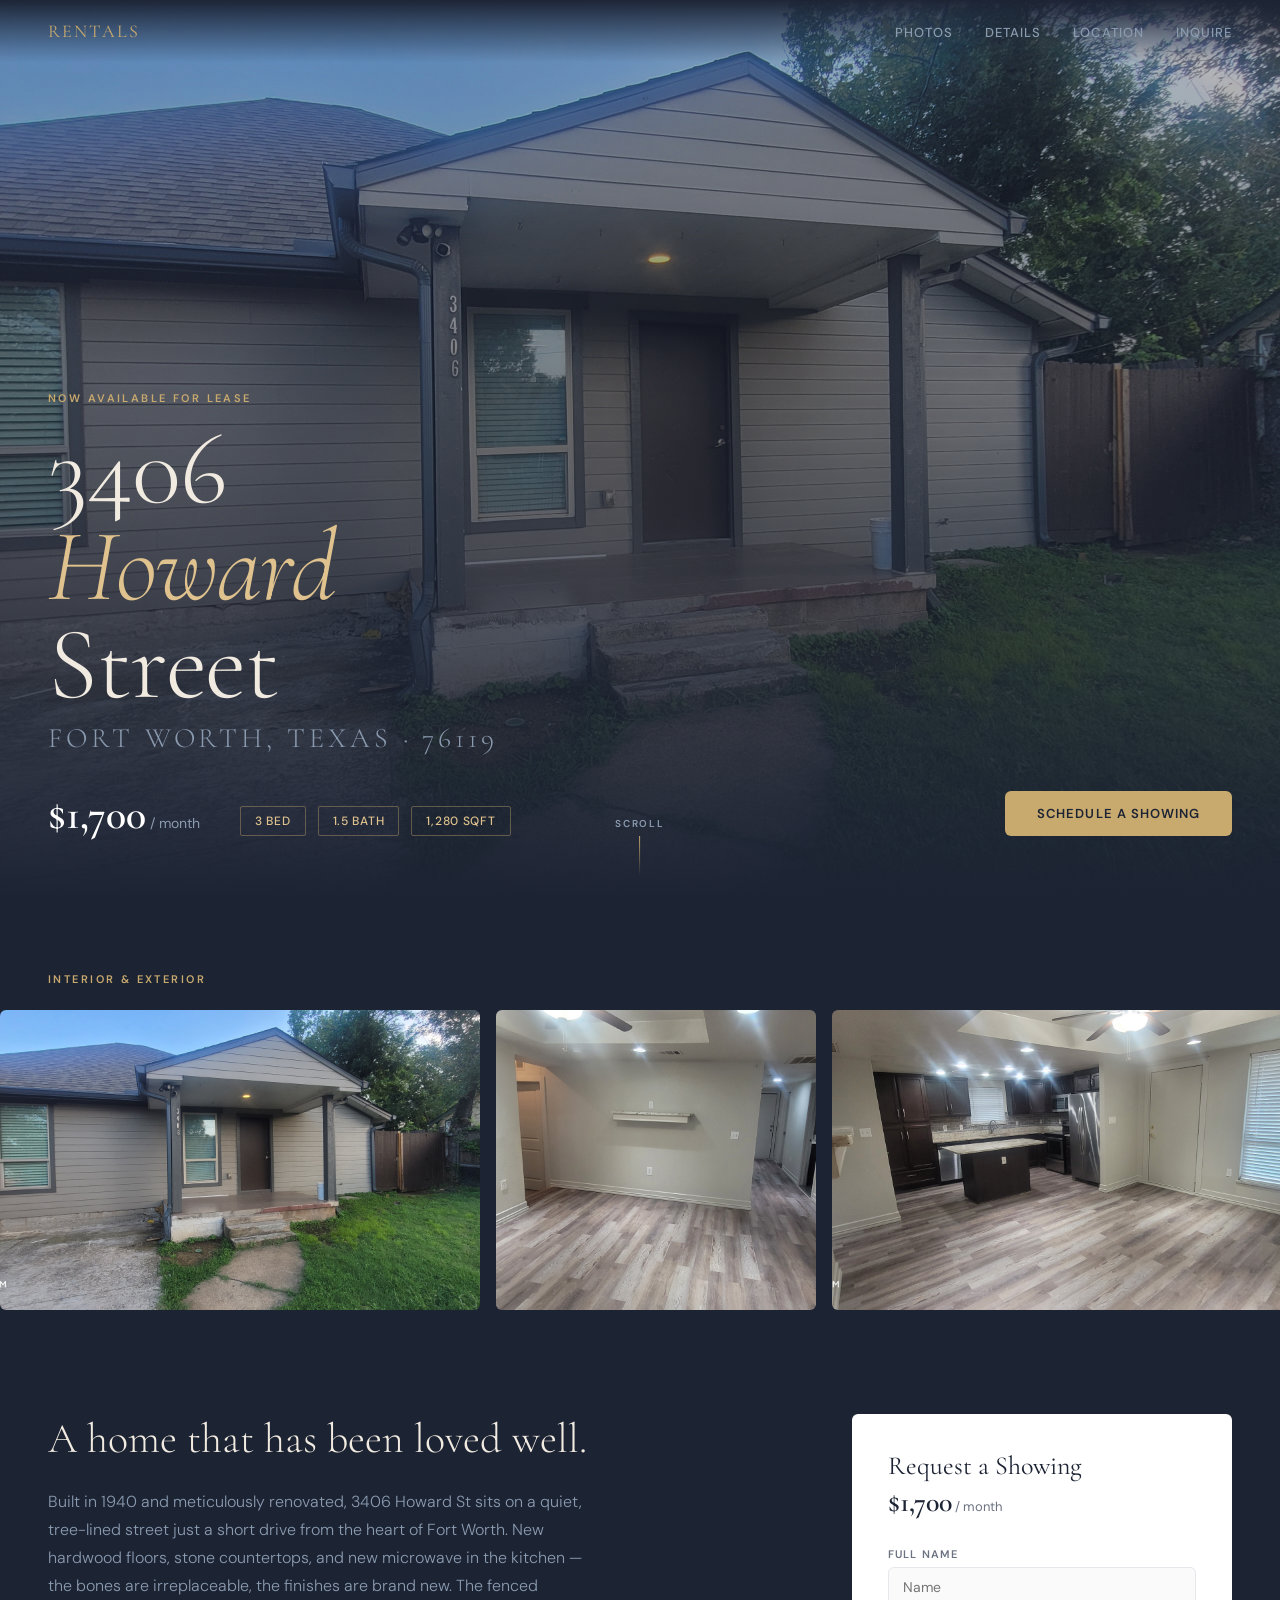
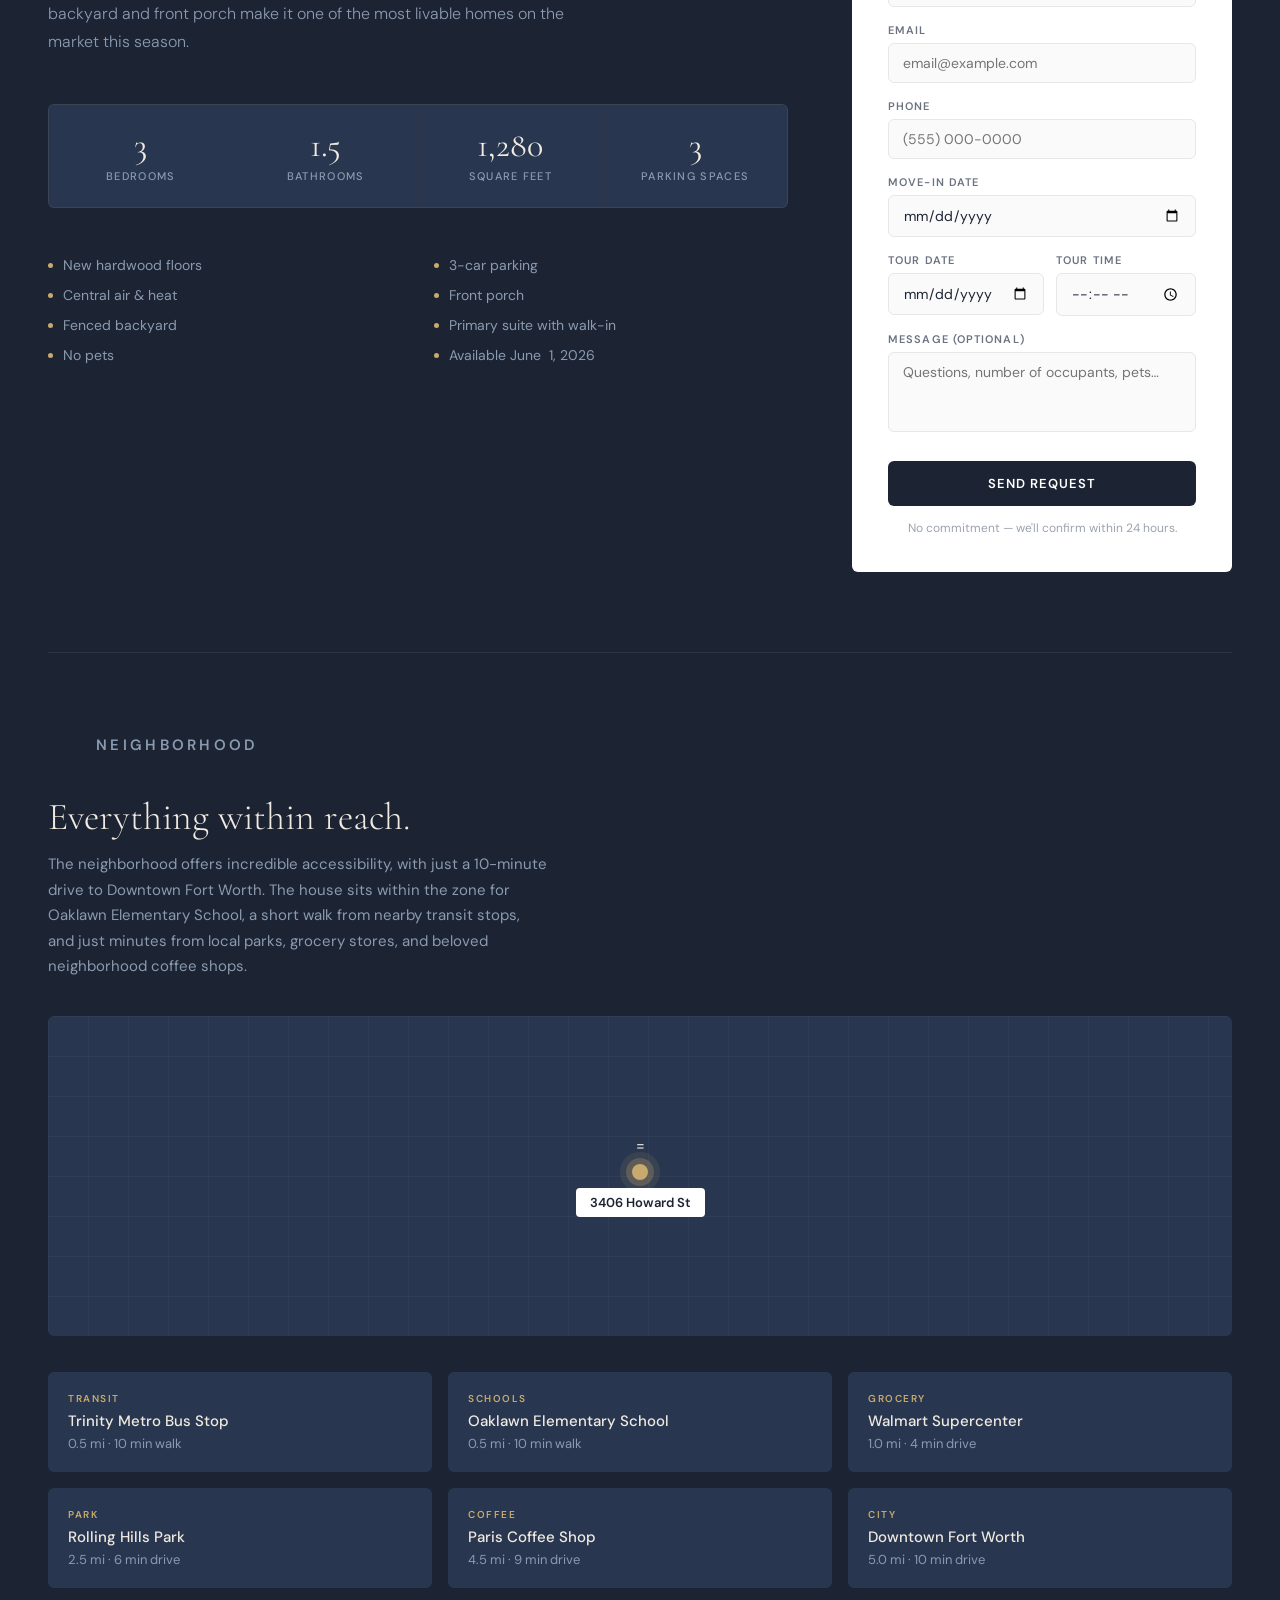
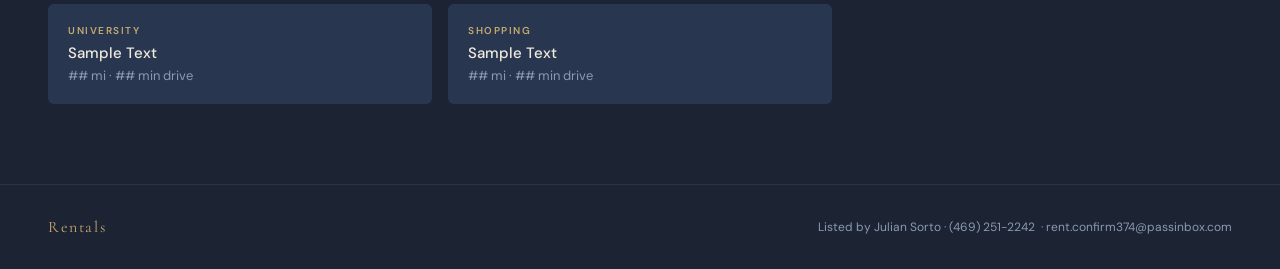
==== commit 149b3568: "added time to tour request" ====
--- a/rentals/index.html
+++ b/rentals/index.html
@@ -345,7 +345,6 @@
         font-weight: 600;
         color: var(--slate);
       }
-
       .form-group {
         margin-bottom: 16px;
       }
@@ -727,7 +726,7 @@
             <div class="spec-label">Parking spaces</div>
           </div>
         </div>
-
+
         <div class="features-list">
           <div class="feature-item">New hardwood floors</div>
           <div class="feature-item">3-car parking</div>
@@ -738,42 +737,61 @@
           <div class="feature-item">No pets</div>
           <div class="feature-item">Available June&nbsp; 1, 2026</div>
         </div>
-      </div>
-
+      </div>
+
+      <!-- INQUIRY CARD -->
       <!-- INQUIRY CARD -->
       <div class="inquiry-card" id="inquire">
         <h3>Request a Showing</h3>
         <p class="price-label"><strong>$1,700</strong> / month</p>
-
-        <div class="form-group">
-          <label>Full Name</label>
-          <input type="text" placeholder="Name" />
-        </div>
-        <div class="form-group">
-          <label>Email</label>
-          <input type="email" placeholder="email@example.com" />
-        </div>
-        <div class="form-group">
-          <label>Phone</label>
-          <input type="tel" placeholder="(555) 000-0000" />
-        </div>
-        <div class="form-group date-row">
-          <div>
+
+        <form action="https://api.web3forms.com/submit" method="POST">
+          <input type="hidden" name="access_key" value="YOUR_ACCESS_KEY_HERE" />
+          <input type="hidden" name="subject" value="New Showing Request - 3406 Howard St" />
+
+          <div class="form-group">
+            <label>Full Name</label>
+            <input type="text" name="name" placeholder="Name" required />
+          </div>
+
+          <div class="form-group">
+            <label>Email</label>
+            <input type="email" name="email" placeholder="email@example.com" required />
+          </div>
+
+          <div class="form-group">
+            <label>Phone</label>
+            <input type="tel" name="phone" placeholder="(555) 000-0000" />
+          </div>
+
+          <!-- Move-in Date is now full-width -->
+          <div class="form-group">
             <label>Move-in Date</label>
-            <input type="date" />
-          </div>
-          <div>
-            <label>Tour Date</label>
-            <input type="date" />
-          </div>
-        </div>
-        <div class="form-group">
-          <label>Message (optional)</label>
-          <textarea placeholder="Questions, number of occupants, pets…"></textarea>
-        </div>
-        <button class="btn-submit">Send Request</button>
+            <input type="date" name="move_in_date" />
+          </div>
+
+          <!-- Tour Date and Tour Time are side-by-side -->
+          <div class="form-group date-row">
+            <div>
+              <label>Tour Date</label>
+              <input type="date" name="tour_date" />
+            </div>
+            <div>
+              <label>Tour Time</label>
+              <input type="time" name="tour_time" />
+            </div>
+          </div>
+
+          <div class="form-group">
+            <label>Message (optional)</label>
+            <textarea name="message" placeholder="Questions, number of occupants, pets…"></textarea>
+          </div>
+
+          <button type="submit" class="btn-submit">Send Request</button>
+        </form>
+
         <p class="inquiry-note">No commitment — we'll confirm within 24 hours.</p>
-      </div>
+      </div>
     </section>
 
     <div class="divider"></div>
@@ -796,7 +814,7 @@
           <div class="pin-label">3406 Howard St</div>
         </div>
       </div>
-
+
       <div class="nearby-grid">
         <div class="nearby-item">
           <div class="nearby-type">Transit</div>
